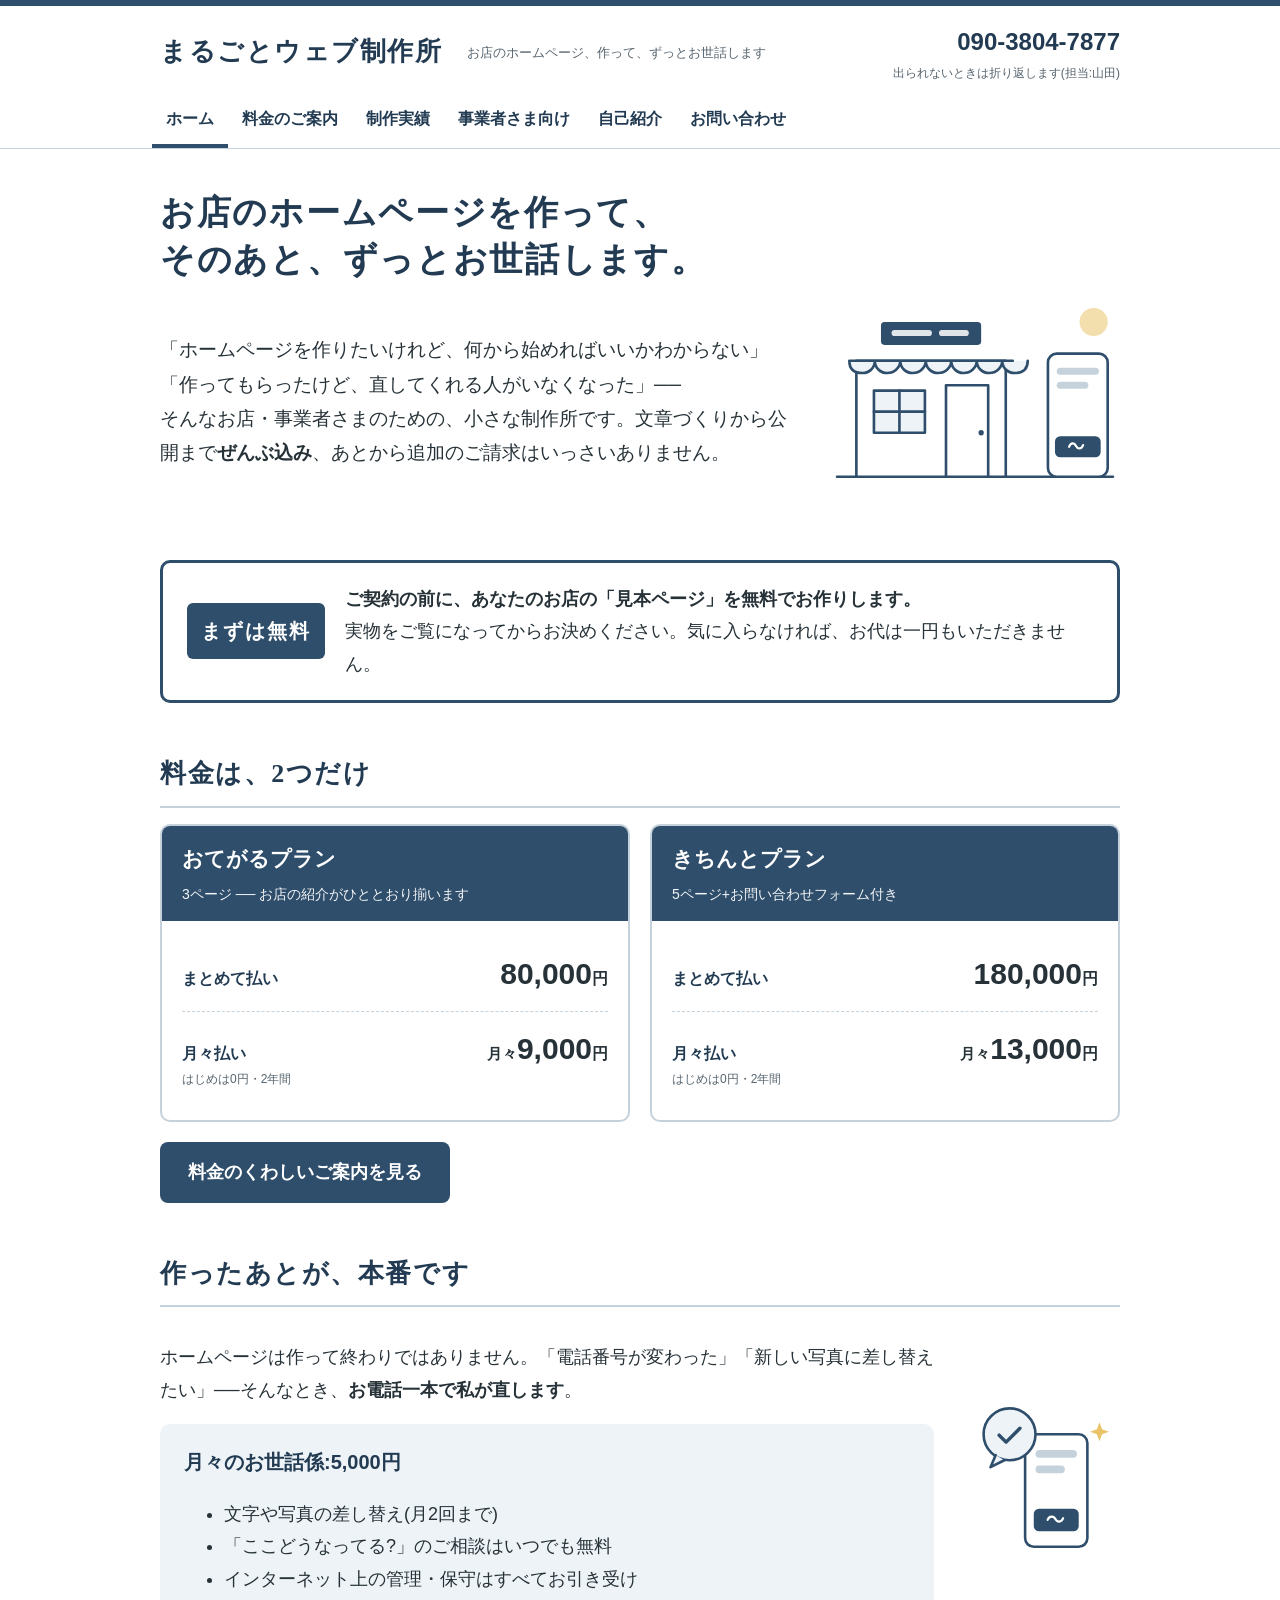
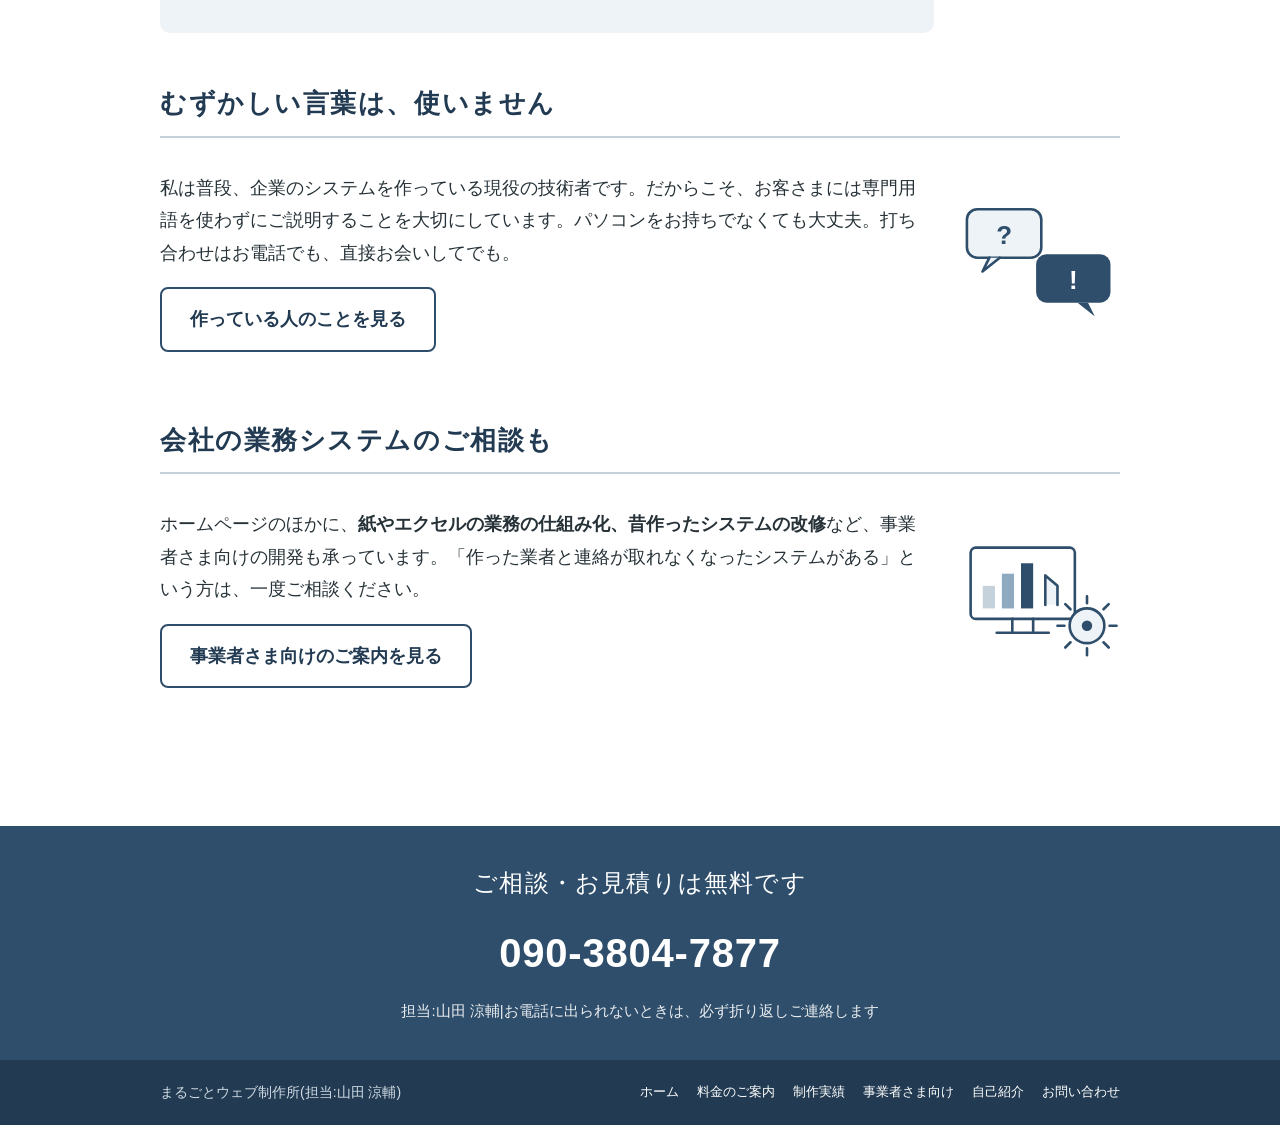
==== index.html @ 8aab81a5 "スマホ表示を改善:下部固定タブナビ+トップの構成見直し - スマホではヘッダーの横並びナビをやめ、下部固定の5タブ(アイコン付き)に変更 - ヘッダーはサイト名+電話番号だけに簡素化(タグライン・注記" ====
<!DOCTYPE html>
<html lang="ja">
<head>
<meta charset="UTF-8">
<meta name="viewport" content="width=device-width, initial-scale=1">
<title>まるごとウェブ制作所|お店のホームページを作って、ずっとお世話します</title>
<meta name="description" content="小さなお店・事業者さまのホームページを、文章づくりから公開までぜんぶ込みで。作ったあとも月々5,000円でずっとお世話します。まずは無料の見本から。">
<link rel="stylesheet" href="assets/style.css">
</head>
<body>

<header class="site-header">
  <div class="header-inner">
    <a class="site-name" href="index.html">まるごとウェブ制作所</a>
    <p class="site-tag">お店のホームページ、作って、ずっとお世話します</p>
    <div class="header-tel">
      <a href="tel:09038047877">090-3804-7877</a>
      <div class="note">出られないときは折り返します(担当:山田)</div>
    </div>
  </div>
  <nav class="site-nav">
    <a href="index.html" aria-current="page">ホーム</a>
    <a href="ryokin.html">料金のご案内</a>
    <a href="jisseki.html">制作実績</a>
    <a href="jigyousha.html">事業者さま向け</a>
    <a href="profile.html">自己紹介</a>
    <a href="contact.html">お問い合わせ</a>
  </nav>
</header>

<main>
  <h1>お店のホームページを作って、<br>そのあと、ずっとお世話します。</h1>
  <div class="split hero-split">
    <div class="split-text">
      <p class="lead">「ホームページを作りたいけれど、何から始めればいいかわからない」<br>
      「作ってもらったけど、直してくれる人がいなくなった」──<br>
      そんなお店・事業者さまのための、小さな制作所です。文章づくりから公開まで<strong>ぜんぶ込み</strong>、あとから追加のご請求はいっさいありません。</p>
    </div>
    <div class="illu">
      <svg width="290" height="220" viewBox="0 0 330 250" fill="none" stroke="#2e4e6b" stroke-width="3" stroke-linecap="round" stroke-linejoin="round" role="img" aria-label="お店とスマートフォンのイラスト">
        <circle cx="300" cy="34" r="16" fill="#e9c46a" stroke="none" opacity=".55"/>
        <line x1="8" y1="210" x2="322" y2="210"/>
        <rect x="30" y="78" width="170" height="132" fill="#ffffff"/>
        <rect x="58" y="34" width="114" height="26" rx="4" fill="#2e4e6b" stroke="none"/>
        <rect x="70" y="43" width="46" height="7" rx="3.5" fill="#ffffff" stroke="none" opacity=".85"/>
        <rect x="124" y="43" width="34" height="7" rx="3.5" fill="#ffffff" stroke="none" opacity=".85"/>
        <path d="M22 78 h186 M22 78 c0 14 12 14 15 14 c8 0 14 -6 14 -14 c0 8 6 14 14 14 c8 0 15 -6 15 -14 c0 8 6 14 14 14 c8 0 15 -6 15 -14 c0 8 6 14 14 14 c8 0 15 -6 15 -14 c0 8 6 14 14 14 c8 0 15 -6 15 -14 c0 8 6 14 14 14 c8 0 15 -6 15 -14 c0 8 6 14 14 14 c3 0 15 0 15 -14" fill="#eef3f7"/>
        <rect x="50" y="112" width="58" height="48" fill="#eef3f7"/>
        <line x1="79" y1="112" x2="79" y2="160"/>
        <line x1="50" y1="136" x2="108" y2="136"/>
        <rect x="132" y="106" width="48" height="104" fill="#ffffff"/>
        <circle cx="172" cy="160" r="3" fill="#2e4e6b" stroke="none"/>
        <rect x="248" y="70" width="68" height="140" rx="10" fill="#ffffff"/>
        <rect x="258" y="86" width="48" height="8" rx="4" fill="#c5d2db" stroke="none"/>
        <rect x="258" y="102" width="36" height="8" rx="4" fill="#c5d2db" stroke="none"/>
        <rect x="256" y="164" width="52" height="24" rx="6" fill="#2e4e6b" stroke="none"/>
        <path d="M272 176 c2 -5 6 -5 8 -1 c2 4 6 4 8 -1" stroke="#ffffff" stroke-width="2.5"/>
      </svg>
    </div>
  </div>

  <div class="section notice">
    <span class="badge">まずは無料</span>
    <p><strong>ご契約の前に、あなたのお店の「見本ページ」を無料でお作りします。</strong><br>
    実物をご覧になってからお決めください。気に入らなければ、お代は一円もいただきません。</p>
  </div>

  <section class="section">
    <h2>料金は、2つだけ</h2>
    <div class="card-grid">
      <div class="card">
        <div class="card-head">
          <h3>おてがるプラン</h3>
          <p>3ページ ── お店の紹介がひととおり揃います</p>
        </div>
        <div class="card-body">
          <div class="price-line">
            <span class="price-label">まとめて払い</span>
            <span class="price">80,000<small>円</small></span>
          </div>
          <div class="price-line">
            <span class="price-label">月々払い<small>はじめは0円・2年間</small></span>
            <span class="price"><span class="per">月々</span>9,000<small>円</small></span>
          </div>
        </div>
      </div>
      <div class="card">
        <div class="card-head">
          <h3>きちんとプラン</h3>
          <p>5ページ+お問い合わせフォーム付き</p>
        </div>
        <div class="card-body">
          <div class="price-line">
            <span class="price-label">まとめて払い</span>
            <span class="price">180,000<small>円</small></span>
          </div>
          <div class="price-line">
            <span class="price-label">月々払い<small>はじめは0円・2年間</small></span>
            <span class="price"><span class="per">月々</span>13,000<small>円</small></span>
          </div>
        </div>
      </div>
    </div>
    <p style="margin-top:20px"><a class="btn" href="ryokin.html">料金のくわしいご案内を見る</a></p>
  </section>

  <section class="section">
    <h2>作ったあとが、本番です</h2>
    <div class="split">
      <div class="split-text">
        <p>ホームページは作って終わりではありません。「電話番号が変わった」「新しい写真に差し替えたい」──そんなとき、<strong>お電話一本で私が直します</strong>。</p>
        <div class="panel">
          <h3>月々のお世話係:5,000円</h3>
          <ul>
            <li>文字や写真の差し替え(月2回まで)</li>
            <li>「ここどうなってる?」のご相談はいつでも無料</li>
            <li>インターネット上の管理・保守はすべてお引き受け</li>
          </ul>
        </div>
      </div>
      <div class="illu">
        <svg width="150" height="160" viewBox="0 0 170 185" fill="none" stroke="#2e4e6b" stroke-width="3" stroke-linecap="round" stroke-linejoin="round" role="img" aria-label="電話一本で直しますのイラスト">
          <rect x="62" y="42" width="72" height="130" rx="10" fill="#ffffff"/>
          <rect x="74" y="60" width="48" height="9" rx="4.5" fill="#c5d2db" stroke="none"/>
          <rect x="74" y="78" width="34" height="9" rx="4.5" fill="#c5d2db" stroke="none"/>
          <rect x="72" y="128" width="52" height="26" rx="6" fill="#2e4e6b" stroke="none"/>
          <path d="M88 141 c2 -5 7 -5 9 -1 c2 4 7 4 9 -1" stroke="#ffffff" stroke-width="2.5"/>
          <circle cx="44" cy="42" r="30" fill="#eef3f7"/>
          <path d="M28 66 l-6 14 l16 -8" fill="#eef3f7"/>
          <path d="M32 43 l8 8 l16 -16" stroke-width="4"/>
          <path d="M148 28 l3 8 l8 3 l-8 3 l-3 8 l-3 -8 l-8 -3 l8 -3 z" fill="#e9c46a" stroke="none"/>
        </svg>
      </div>
    </div>
  </section>

  <section class="section">
    <h2>むずかしい言葉は、使いません</h2>
    <div class="split">
      <div class="split-text">
        <p>私は普段、企業のシステムを作っている現役の技術者です。だからこそ、お客さまには専門用語を使わずにご説明することを大切にしています。パソコンをお持ちでなくても大丈夫。打ち合わせはお電話でも、直接お会いしてでも。</p>
        <p><a class="btn ghost" href="profile.html">作っている人のことを見る</a></p>
      </div>
      <div class="illu">
        <svg width="160" height="130" viewBox="0 0 185 150" fill="none" stroke="#2e4e6b" stroke-width="3" stroke-linecap="round" stroke-linejoin="round" role="img" aria-label="会話のイラスト">
          <rect x="8" y="14" width="86" height="56" rx="12" fill="#eef3f7"/>
          <path d="M34 70 l-8 16 l20 -16" fill="#eef3f7"/>
          <text x="51" y="54" font-size="30" font-weight="bold" fill="#2e4e6b" stroke="none" text-anchor="middle" font-family="sans-serif">?</text>
          <rect x="88" y="66" width="86" height="56" rx="12" fill="#2e4e6b" stroke="none"/>
          <path d="M148 122 l8 16 l-20 -16" fill="#2e4e6b" stroke="none"/>
          <text x="131" y="106" font-size="30" font-weight="bold" fill="#ffffff" stroke="none" text-anchor="middle" font-family="sans-serif">!</text>
        </svg>
      </div>
    </div>
  </section>

  <section class="section">
    <h2>会社の業務システムのご相談も</h2>
    <div class="split">
      <div class="split-text">
        <p>ホームページのほかに、<strong>紙やエクセルの業務の仕組み化、昔作ったシステムの改修</strong>など、事業者さま向けの開発も承っています。「作った業者と連絡が取れなくなったシステムがある」という方は、一度ご相談ください。</p>
        <p><a class="btn ghost" href="jigyousha.html">事業者さま向けのご案内を見る</a></p>
      </div>
      <div class="illu">
        <svg width="165" height="140" viewBox="0 0 190 160" fill="none" stroke="#2e4e6b" stroke-width="3" stroke-linecap="round" stroke-linejoin="round" role="img" aria-label="業務システムのイラスト">
          <rect x="18" y="22" width="120" height="82" rx="6" fill="#ffffff"/>
          <rect x="32" y="66" width="14" height="26" fill="#c5d2db" stroke="none"/>
          <rect x="54" y="52" width="14" height="40" fill="#8fa9c0" stroke="none"/>
          <rect x="76" y="40" width="14" height="52" fill="#2e4e6b" stroke="none"/>
          <path d="M104 88 l0 -34 l14 12 l0 22" fill="#eef3f7"/>
          <line x1="66" y1="104" x2="66" y2="118"/>
          <line x1="90" y1="104" x2="90" y2="118"/>
          <line x1="48" y1="120" x2="108" y2="120"/>
          <circle cx="152" cy="112" r="20" fill="#eef3f7"/>
          <circle cx="152" cy="112" r="6" fill="#2e4e6b" stroke="none"/>
          <path d="M152 86 v-8 M152 138 v8 M126 112 h-8 M178 112 h8 M133 93 l-6 -6 M171 131 l6 6 M171 93 l6 -6 M133 131 l-6 6"/>
        </svg>
      </div>
    </div>
  </section>
</main>

<div class="cta-band">
  <div class="cta-inner">
    <p class="lead-line">ご相談・お見積りは無料です</p>
    <a class="cta-tel" href="tel:09038047877">090-3804-7877</a>
    <p class="sub">担当:山田 涼輔|お電話に出られないときは、必ず折り返しご連絡します</p>
  </div>
</div>

<footer class="site-footer">
  <div class="footer-inner">
    <span>まるごとウェブ制作所(担当:山田 涼輔)</span>
    <nav class="footer-nav">
      <a href="index.html">ホーム</a>
      <a href="ryokin.html">料金のご案内</a>
      <a href="jisseki.html">制作実績</a>
      <a href="jigyousha.html">事業者さま向け</a>
      <a href="profile.html">自己紹介</a>
      <a href="contact.html">お問い合わせ</a>
    </nav>
  </div>
</footer>

<nav class="bottom-nav" aria-label="メインメニュー">
  <a href="index.html" aria-current="page">
    <svg viewBox="0 0 24 24" fill="none" stroke="currentColor" stroke-width="2" stroke-linecap="round" stroke-linejoin="round" aria-hidden="true"><path d="M4 11.5 L12 4.5 l8 7"/><path d="M6.5 10 v10 h11 v-10"/></svg>
    <span>ホーム</span>
  </a>
  <a href="ryokin.html">
    <svg viewBox="0 0 24 24" fill="none" stroke="currentColor" stroke-width="2" stroke-linecap="round" stroke-linejoin="round" aria-hidden="true"><rect x="2.5" y="6.5" width="19" height="11" rx="2"/><circle cx="12" cy="12" r="3"/></svg>
    <span>料金</span>
  </a>
  <a href="jisseki.html">
    <svg viewBox="0 0 24 24" fill="none" stroke="currentColor" stroke-width="2" stroke-linecap="round" stroke-linejoin="round" aria-hidden="true"><rect x="3.5" y="5" width="17" height="14" rx="2"/><circle cx="9" cy="10" r="1.7"/><path d="M4.5 17 l4.5 -4 l3.5 3 l3 -2.5 l4 3.5"/></svg>
    <span>実績</span>
  </a>
  <a href="profile.html">
    <svg viewBox="0 0 24 24" fill="none" stroke="currentColor" stroke-width="2" stroke-linecap="round" stroke-linejoin="round" aria-hidden="true"><circle cx="12" cy="8" r="3.6"/><path d="M5 20 c.5 -4 3.3 -6 7 -6 s6.5 2 7 6"/></svg>
    <span>自己紹介</span>
  </a>
  <a href="contact.html">
    <svg viewBox="0 0 24 24" fill="none" stroke="currentColor" stroke-width="2" stroke-linecap="round" stroke-linejoin="round" aria-hidden="true"><path d="M7.3 3.5 h3.2 l1.5 4 -2.2 1.7 a12 12 0 0 0 5 5 l1.7 -2.2 4 1.5 v3.2 a1.8 1.8 0 0 1 -1.8 1.8 A16.2 16.2 0 0 1 5.5 5.3 a1.8 1.8 0 0 1 1.8 -1.8 z"/></svg>
    <span>相談する</span>
  </a>
</nav>

</body>
</html>
---- assets/style.css ----
/* まるごとウェブ制作所 共通スタイル
   トーン:チラシと同じ「藍色×白・大きい文字・誠実」 */

:root {
  --ink: #263238;
  --indigo: #2e4e6b;
  --indigo-deep: #223b52;
  --panel: #eef3f7;
  --line: #c5d2db;
  --paper: #ffffff;
  --muted: #56646e;
  --serif: "BIZ UDPMincho", "Yu Mincho", "Hiragino Mincho ProN", serif;
  --sans: "BIZ UDPGothic", "Yu Gothic", "Hiragino Kaku Gothic ProN", Meiryo, sans-serif;
}

* { box-sizing: border-box; }
html { scroll-behavior: smooth; }
body {
  margin: 0;
  font-family: var(--sans);
  font-size: 18px;
  line-height: 1.8;
  color: var(--ink);
  background: var(--paper);
  overflow-x: hidden;
}
img, svg { max-width: 100%; height: auto; }
a { color: var(--indigo); }

/* ---------- ヘッダー ---------- */
.site-header {
  border-top: 6px solid var(--indigo);
  border-bottom: 1px solid var(--line);
  background: var(--paper);
}
.header-inner {
  max-width: 1000px; margin: 0 auto; padding: 14px 20px 10px;
  display: flex; flex-wrap: wrap; align-items: center; gap: 8px 24px;
}
.site-name {
  font-family: var(--serif);
  font-size: 26px; font-weight: 700; letter-spacing: .06em;
  color: var(--indigo-deep); text-decoration: none;
}
.site-tag { font-size: 13px; color: var(--muted); margin: 0; }
.header-tel {
  margin-left: auto; text-align: right;
}
.header-tel a {
  display: inline-block;
  font-size: 24px; font-weight: 700; text-decoration: none;
  color: var(--indigo-deep); font-variant-numeric: tabular-nums;
}
.header-tel .note { font-size: 12px; color: var(--muted); }

.site-nav {
  max-width: 1000px; margin: 0 auto; padding: 0 12px;
  display: flex; flex-wrap: wrap;
}
.site-nav a {
  display: block; padding: 10px 14px;
  font-size: 16px; font-weight: 700; text-decoration: none;
  color: var(--indigo-deep);
  border-bottom: 4px solid transparent;
}
.site-nav a:hover { background: var(--panel); }
.site-nav a[aria-current="page"] { border-bottom-color: var(--indigo); }

/* ---------- 共通レイアウト ---------- */
main { max-width: 1000px; margin: 0 auto; padding: 12px 20px 56px; }
.section { margin-top: 48px; }
h1 {
  font-family: var(--serif);
  font-size: 34px; letter-spacing: .05em; color: var(--indigo-deep);
  line-height: 1.4; margin: 28px 0 8px; text-wrap: balance;
}
h2 {
  font-family: var(--serif);
  font-size: 26px; letter-spacing: .06em; color: var(--indigo-deep);
  margin: 0 0 16px; padding-bottom: 8px;
  border-bottom: 2px solid var(--line);
}
h3 { font-size: 20px; color: var(--indigo-deep); margin: 0 0 8px; }
.lead { font-size: 19px; }
.muted { color: var(--muted); font-size: 15px; }

/* ---------- 部品 ---------- */
.btn {
  display: inline-block;
  background: var(--indigo); color: #fff;
  font-size: 18px; font-weight: 700; text-decoration: none;
  padding: 14px 28px; border-radius: 8px;
}
.btn:hover { background: var(--indigo-deep); }
.btn.ghost {
  background: #fff; color: var(--indigo-deep);
  border: 2px solid var(--indigo);
}

.notice {
  border: 3px solid var(--indigo); border-radius: 10px;
  padding: 20px 24px;
  display: flex; align-items: center; gap: 20px; flex-wrap: wrap;
}
.notice .badge {
  font-family: var(--serif);
  background: var(--indigo); color: #fff;
  font-size: 20px; font-weight: 700; letter-spacing: .1em;
  padding: 10px 14px; border-radius: 6px; white-space: nowrap;
}
.notice p { margin: 0; flex: 1; min-width: 240px; }

.card-grid { display: grid; grid-template-columns: repeat(auto-fit, minmax(280px, 1fr)); gap: 20px; }
.card {
  border: 2px solid var(--line); border-radius: 10px;
  overflow: hidden; background: #fff;
  display: flex; flex-direction: column;
}
.card-head { background: var(--indigo); color: #fff; padding: 14px 20px; }
.card-head h3 { color: #fff; margin: 0; font-size: 21px; }
.card-head p { margin: 4px 0 0; font-size: 14px; opacity: .95; }
.card-body { padding: 16px 20px 20px; flex: 1; }
.card-body ul { margin: 0; padding-left: 22px; }

.price-line {
  display: flex; align-items: baseline; justify-content: space-between; gap: 12px;
  border-bottom: 1px dashed var(--line); padding: 10px 0;
}
.price-line:last-child { border-bottom: none; }
.price-label { font-weight: 700; color: var(--indigo-deep); font-size: 16px; }
.price-label small { display: block; font-weight: 400; color: var(--muted); font-size: 12px; }
.price {
  font-size: 30px; font-weight: 700; white-space: nowrap;
  font-variant-numeric: tabular-nums;
}
.price small { font-size: 16px; }
.price .per { font-size: 15px; }

.panel {
  background: var(--panel); border-radius: 10px;
  padding: 20px 24px;
}

table.simple {
  width: 100%; border-collapse: collapse; font-size: 17px;
}
table.simple th, table.simple td {
  border: 1px solid var(--line); padding: 10px 14px; text-align: left;
  vertical-align: top;
}
table.simple th { background: var(--panel); color: var(--indigo-deep); white-space: nowrap; }
.table-scroll { overflow-x: auto; }

/* FAQ */
.faq details {
  border: 2px solid var(--line); border-radius: 8px;
  padding: 0; margin-bottom: 12px; background: #fff;
}
.faq summary {
  cursor: pointer; font-weight: 700; font-size: 18px;
  padding: 14px 18px; color: var(--indigo-deep);
}
.faq details[open] summary { border-bottom: 1px solid var(--line); }
.faq .answer { padding: 12px 18px 16px; margin: 0; }

/* 実績カード */
.work-thumb { background: var(--panel); display: flex; justify-content: center; padding: 18px 12px 10px; }
.work-note { font-size: 14px; color: var(--muted); }

/* イラスト入りレイアウト */
.split { display: flex; gap: 36px; align-items: center; }
.split .split-text { flex: 1; min-width: 0; }
.split .illu { flex-shrink: 0; }
.illu svg { display: block; }
.illu-center { text-align: center; margin: 0 0 8px; }
.illu-center svg { display: inline-block; }
@media (max-width: 700px) {
  .split { flex-direction: column; gap: 12px; }
  .split .illu { order: 2; }
}

/* ---------- お問い合わせ帯(全ページ共通) ---------- */
.cta-band {
  background: var(--indigo);
  color: #fff;
  margin-top: 64px;
}
.cta-inner {
  max-width: 1000px; margin: 0 auto; padding: 36px 20px;
  text-align: center;
}
.cta-inner .lead-line {
  font-family: var(--serif);
  font-size: 24px; margin: 0 0 12px; letter-spacing: .05em;
}
.cta-tel {
  display: inline-block;
  font-size: 40px; font-weight: 700; color: #fff; text-decoration: none;
  font-variant-numeric: tabular-nums; letter-spacing: .02em;
}
.cta-inner .sub { font-size: 15px; opacity: .9; margin: 8px 0 0; }

/* ---------- フッター ---------- */
.site-footer {
  background: var(--indigo-deep); color: #cfdae4;
  font-size: 14px;
}
.footer-inner {
  max-width: 1000px; margin: 0 auto; padding: 20px;
  display: flex; flex-wrap: wrap; gap: 12px 24px; justify-content: space-between;
}
.site-footer a { color: #fff; }
.footer-nav { display: flex; flex-wrap: wrap; gap: 4px 18px; font-size: 13px; }
.footer-nav a { text-decoration: none; }
.footer-nav a:hover { text-decoration: underline; }

/* ---------- スマホ下部の固定ナビ ---------- */
.bottom-nav { display: none; }

/* ---------- スマホ ---------- */
@media (max-width: 640px) {
  body { font-size: 17px; padding-bottom: 76px; }
  h1 { font-size: 23px; }
  h2 { font-size: 21px; }
  .site-name { font-size: 21px; }
  .price { font-size: 26px; }
  .cta-tel { font-size: 31px; }

  /* ヘッダーを軽くする(タグライン・注記は隠して1行に) */
  .header-inner { padding: 12px 16px 10px; gap: 8px 12px; }
  .site-tag { display: none; }
  .header-tel { margin-left: auto; text-align: right; }
  .header-tel a { font-size: 18px; }
  .header-tel .note { display: none; }
  .site-header { border-bottom: 2px solid var(--line); }

  /* 横並びナビはやめて、下部固定タブに切り替え */
  .site-nav { display: none; }
  .bottom-nav {
    display: grid;
    grid-template-columns: repeat(5, 1fr);
    gap: 4px;
    position: fixed; bottom: 0; left: 0; right: 0; z-index: 100;
    background: #fff;
    border-top: 2px solid var(--line);
    padding: 6px 6px calc(6px + env(safe-area-inset-bottom));
    box-shadow: 0 -2px 10px rgba(34, 59, 82, .10);
  }
  .bottom-nav a {
    display: flex; flex-direction: column; align-items: center; gap: 2px;
    font-size: 11px; font-weight: 700; text-decoration: none;
    color: var(--indigo-deep);
    padding: 5px 2px 3px; border-radius: 10px;
    line-height: 1.2;
  }
  .bottom-nav a svg { width: 24px; height: 24px; }
  .bottom-nav a[aria-current="page"] {
    background: var(--indigo);
    color: #fff;
  }

  /* トップ:見出しの直後にイラストを出して文字の壁を崩す */
  .hero-split { gap: 8px; }
  .hero-split .illu { order: -1; margin: 4px auto 0; }
  .hero-split .illu svg { width: 250px; height: auto; }
}
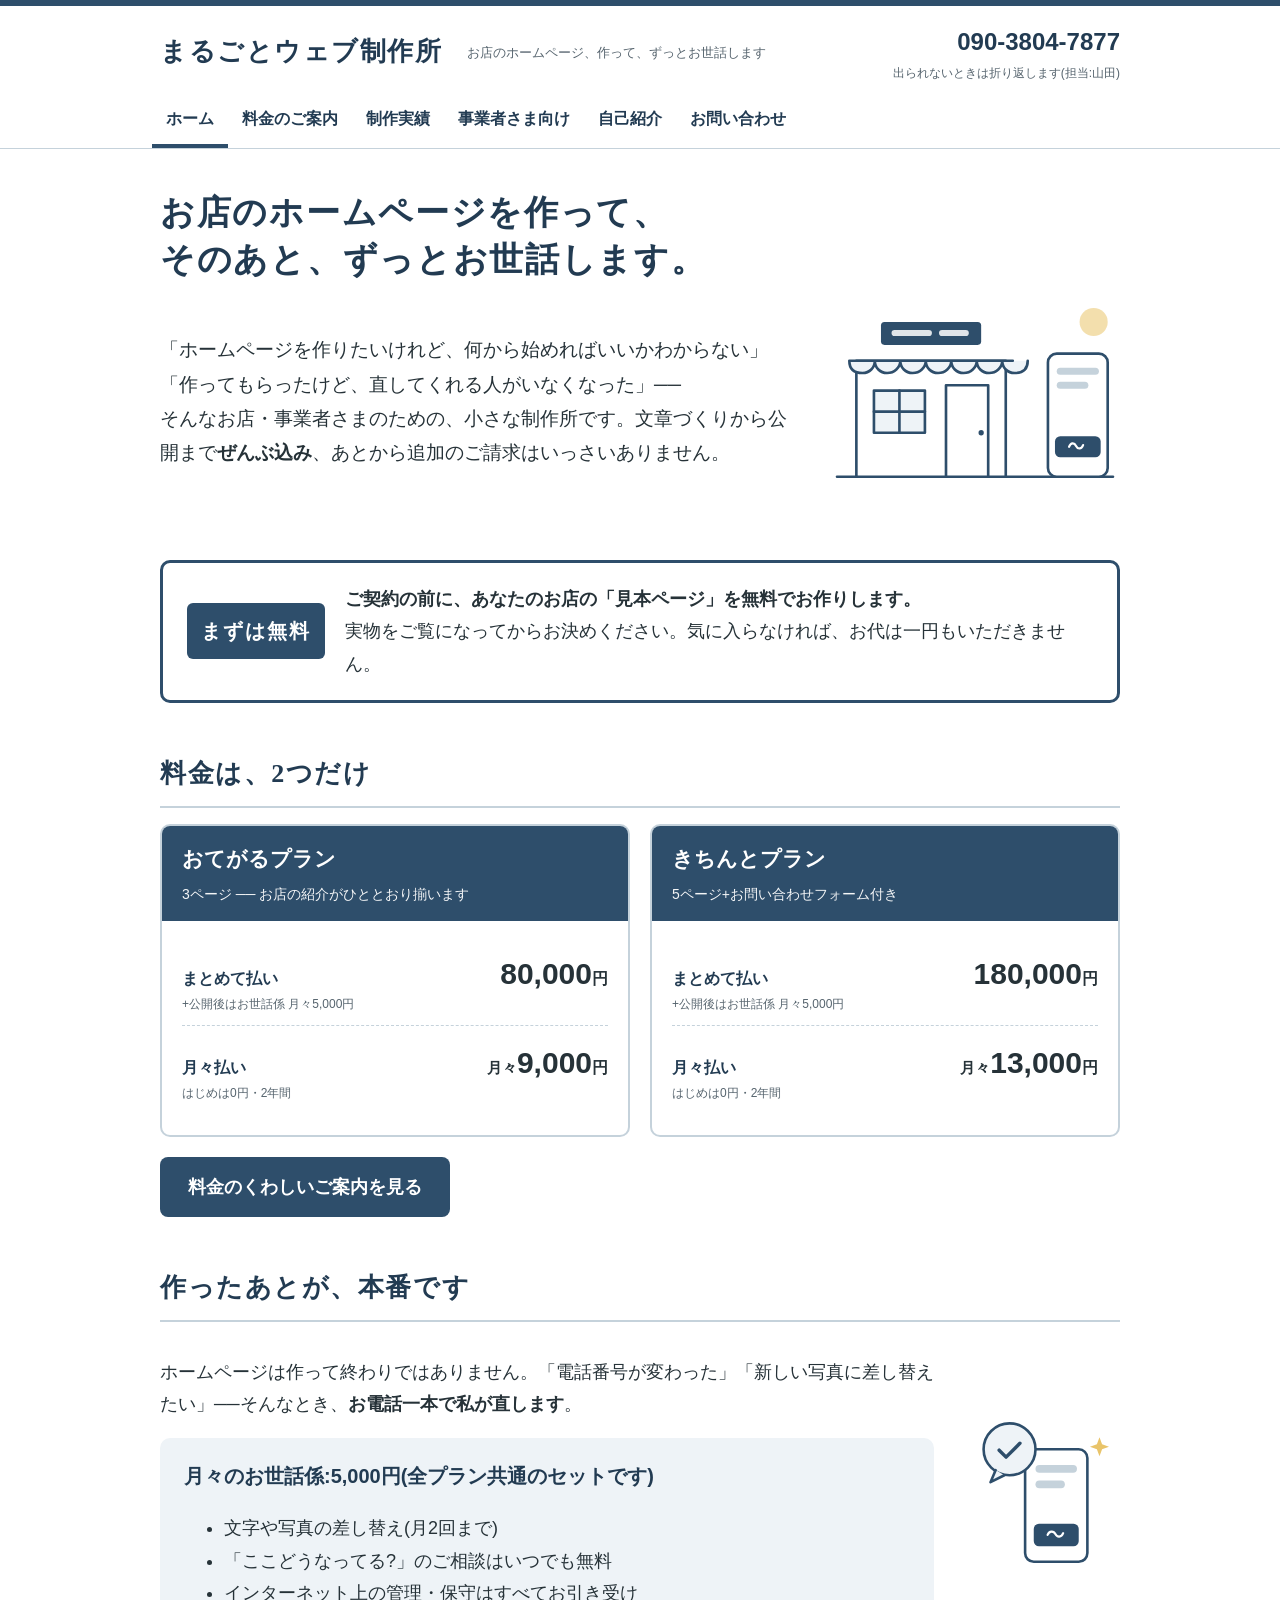
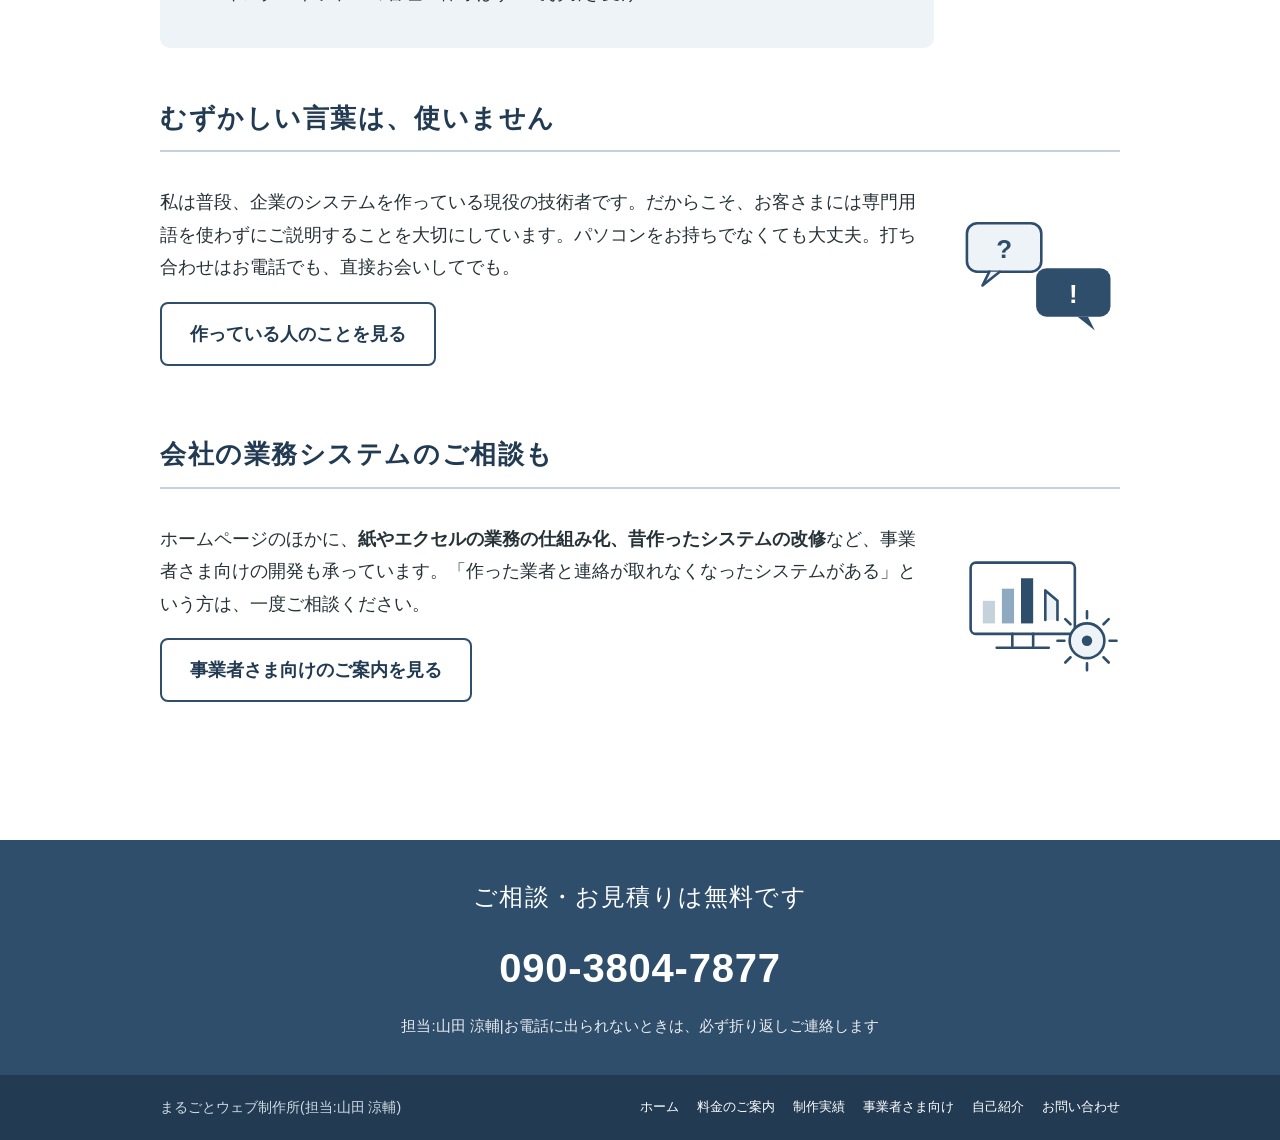
==== commit 64c5f383: "お世話係(月5,000円)が全プラン必須のセットであることを明記 - 料金カードの「まとめて払い」に「+公開後はお世話係 月々5,000円」を追記(トップ・料金ページ) - お世話係の見出しに「全プラ" ====
--- a/index.html
+++ b/index.html
@@ -75,7 +75,7 @@
         </div>
         <div class="card-body">
           <div class="price-line">
-            <span class="price-label">まとめて払い</span>
+            <span class="price-label">まとめて払い<small>+公開後はお世話係 月々5,000円</small></span>
             <span class="price">80,000<small>円</small></span>
           </div>
           <div class="price-line">
@@ -91,7 +91,7 @@
         </div>
         <div class="card-body">
           <div class="price-line">
-            <span class="price-label">まとめて払い</span>
+            <span class="price-label">まとめて払い<small>+公開後はお世話係 月々5,000円</small></span>
             <span class="price">180,000<small>円</small></span>
           </div>
           <div class="price-line">
@@ -110,7 +110,7 @@
       <div class="split-text">
         <p>ホームページは作って終わりではありません。「電話番号が変わった」「新しい写真に差し替えたい」──そんなとき、<strong>お電話一本で私が直します</strong>。</p>
         <div class="panel">
-          <h3>月々のお世話係:5,000円</h3>
+          <h3>月々のお世話係:5,000円(全プラン共通のセットです)</h3>
           <ul>
             <li>文字や写真の差し替え(月2回まで)</li>
             <li>「ここどうなってる?」のご相談はいつでも無料</li>
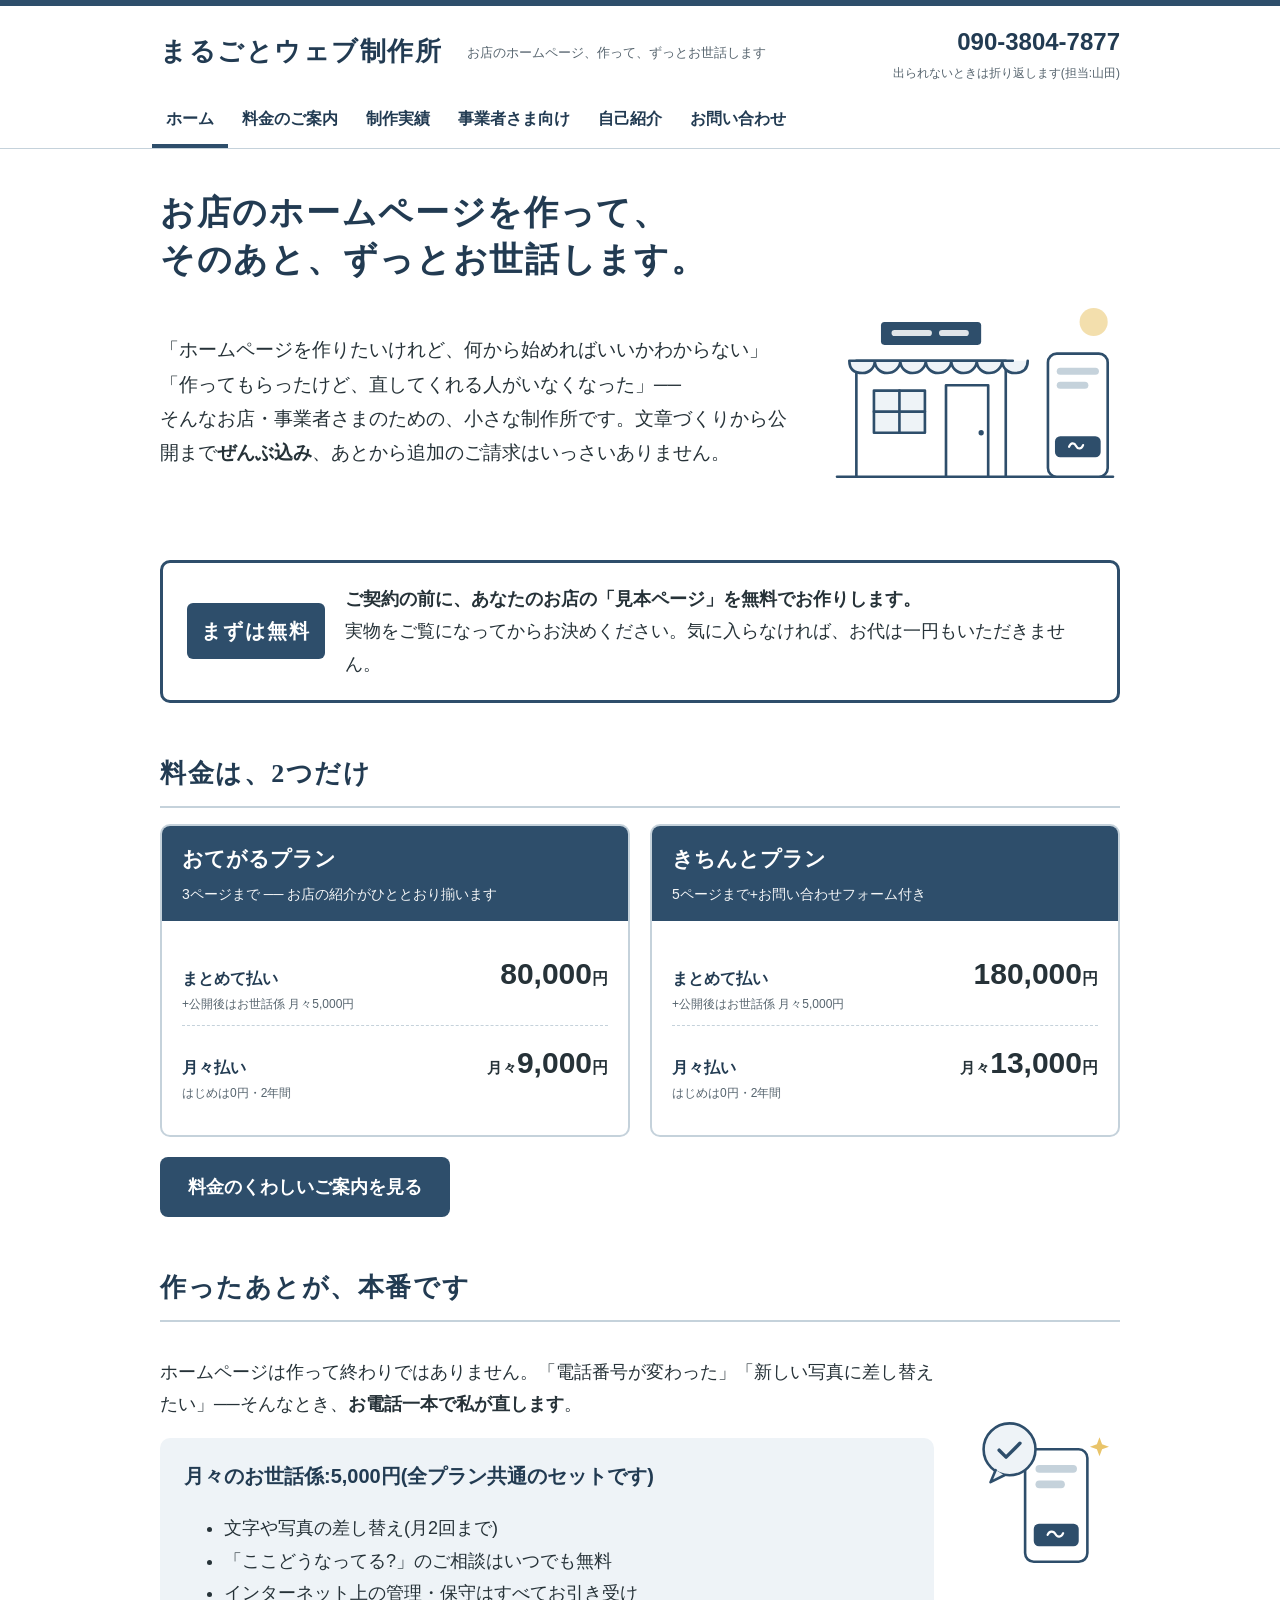
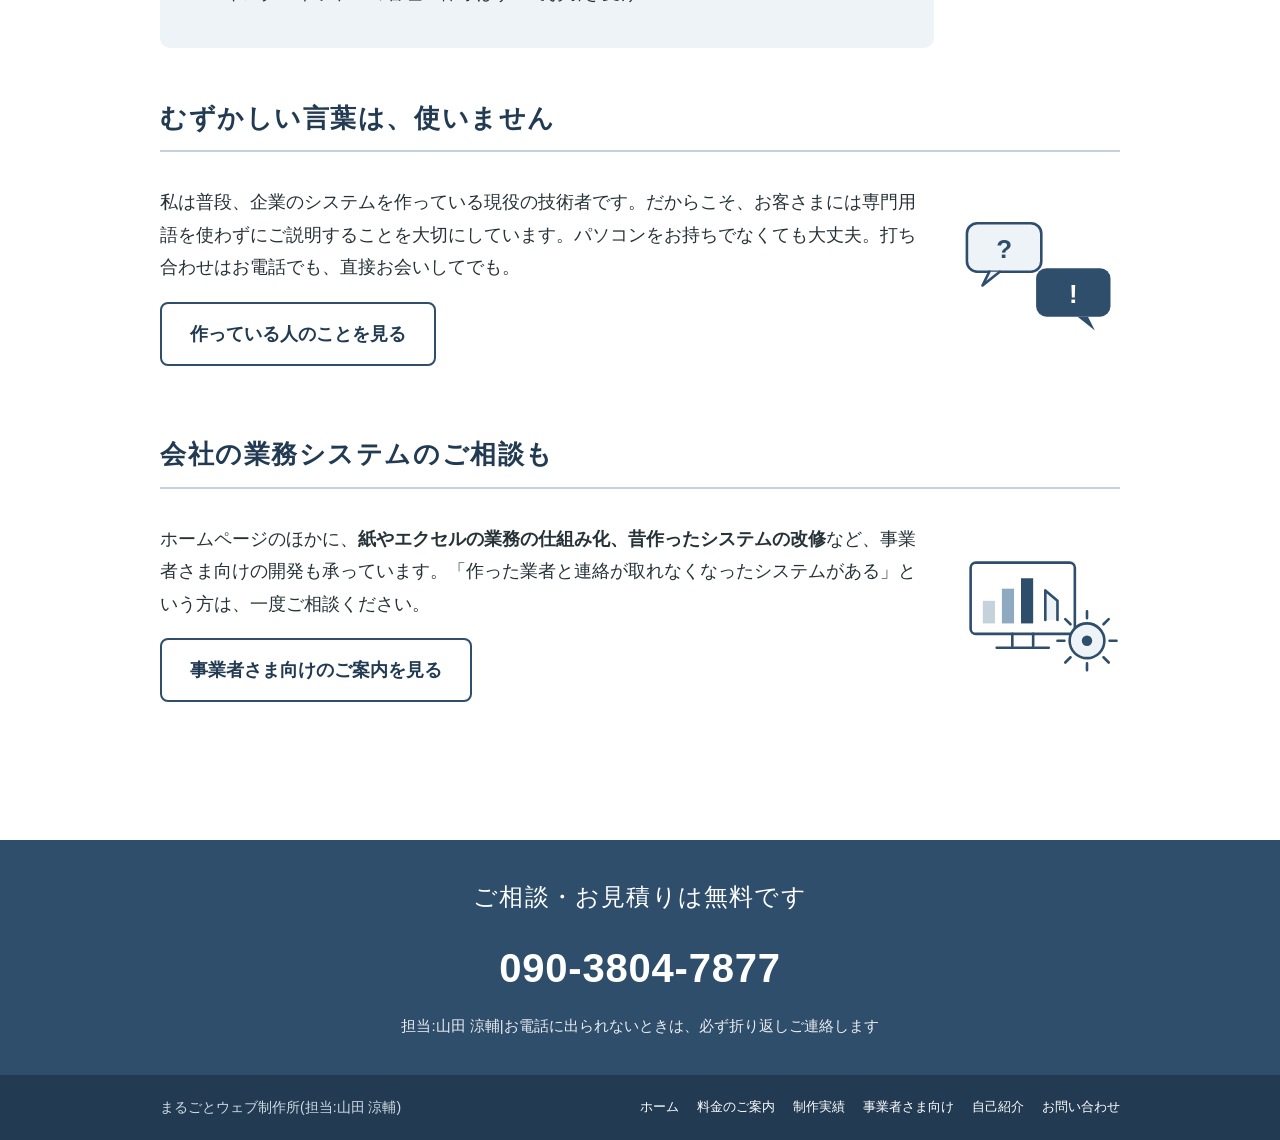
==== commit 5932728c: "プランのページ数を「まで」表記に変更し、数え方のFAQを追加 - おてがる「3ページまで」、きちんと「5ページまで+フォーム」に統一 - フォームが入る場合はページ数にかかわらずきちんとプランである旨" ====
--- a/index.html
+++ b/index.html
@@ -71,7 +71,7 @@
       <div class="card">
         <div class="card-head">
           <h3>おてがるプラン</h3>
-          <p>3ページ ── お店の紹介がひととおり揃います</p>
+          <p>3ページまで ── お店の紹介がひととおり揃います</p>
         </div>
         <div class="card-body">
           <div class="price-line">
@@ -87,7 +87,7 @@
       <div class="card">
         <div class="card-head">
           <h3>きちんとプラン</h3>
-          <p>5ページ+お問い合わせフォーム付き</p>
+          <p>5ページまで+お問い合わせフォーム付き</p>
         </div>
         <div class="card-body">
           <div class="price-line">
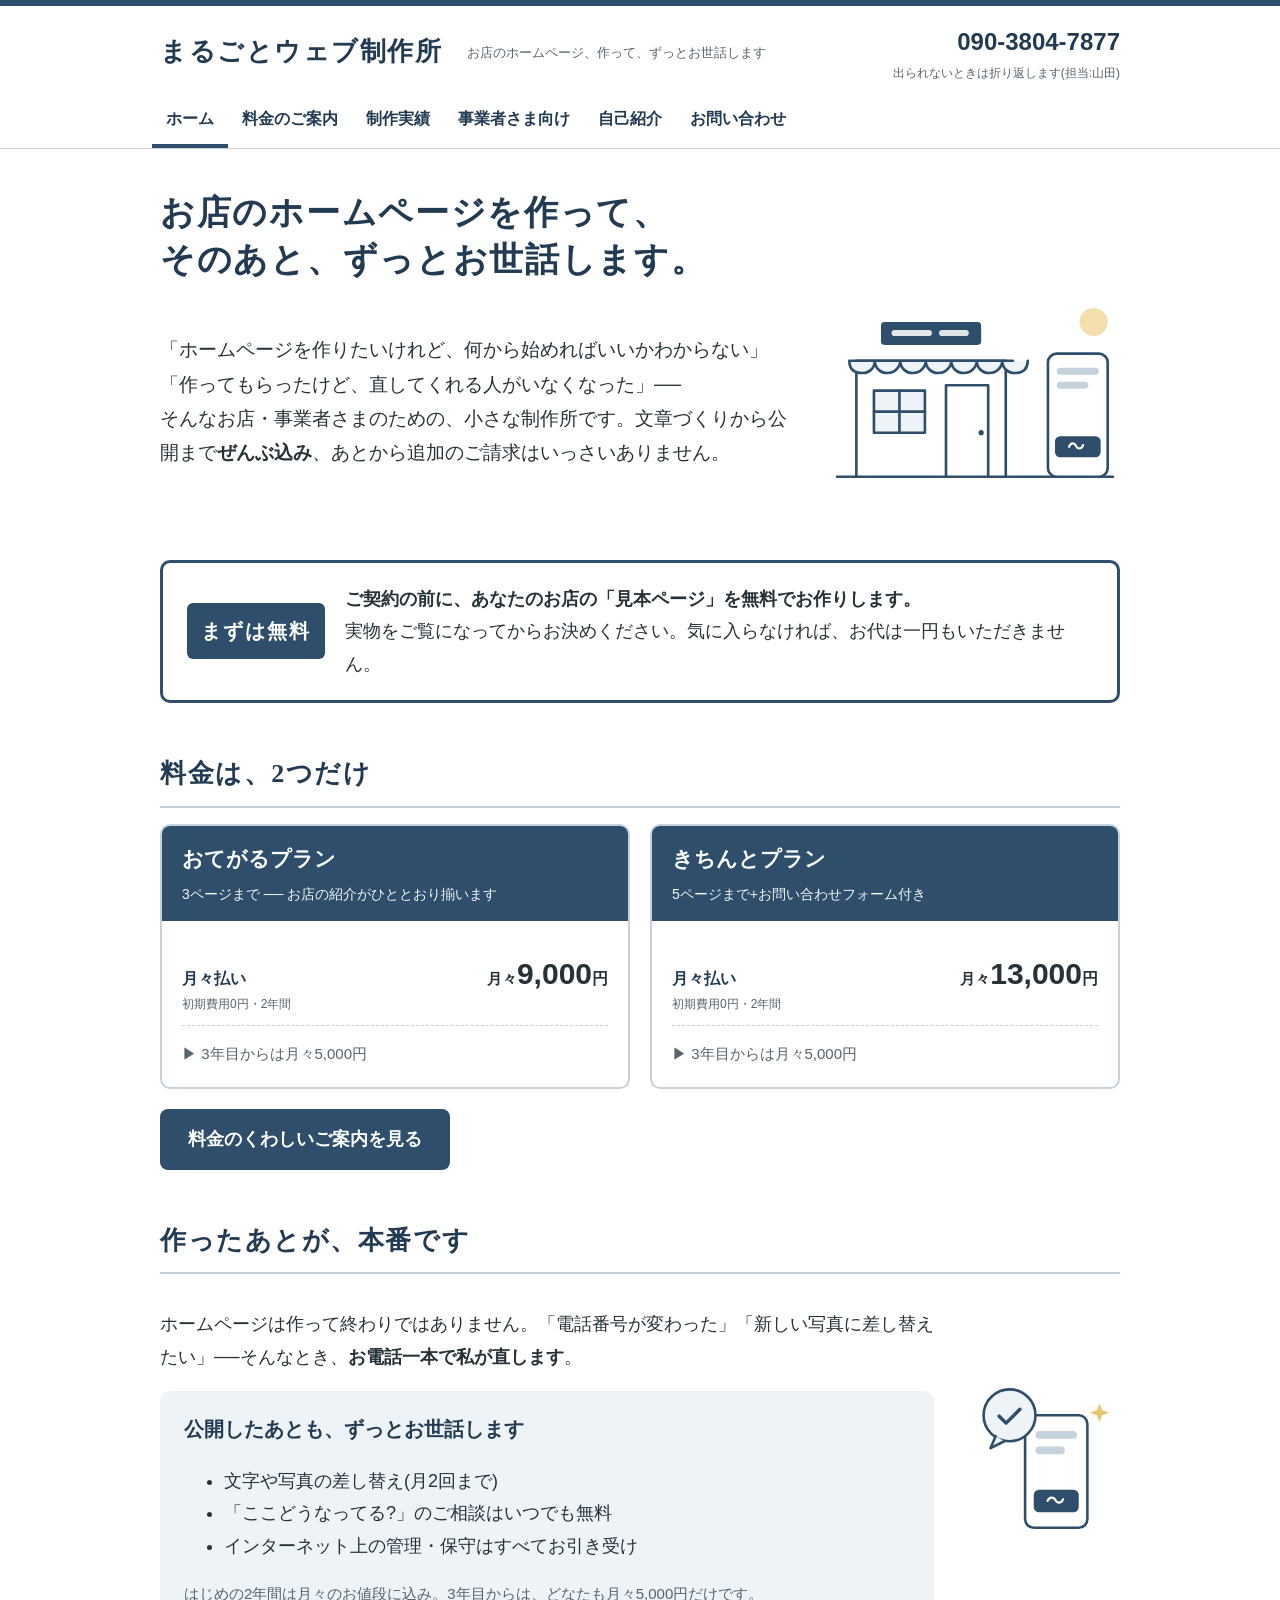
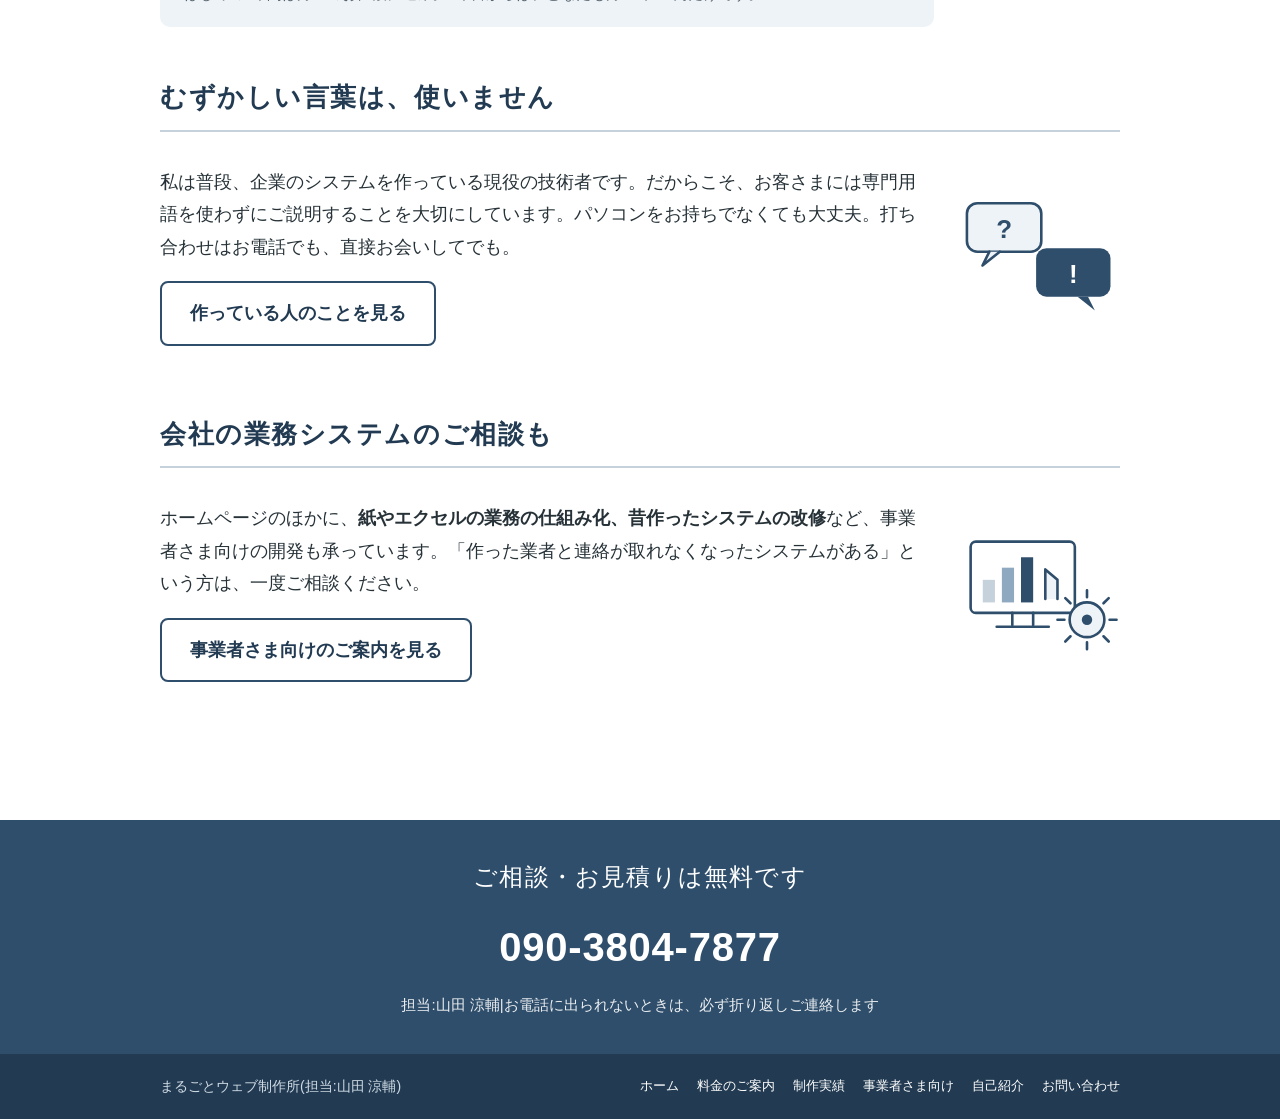
==== commit 8c90cd47: "料金を月々払い一本に統一(まとめて払いは非公開の裏メニュー化) - プランカードを月々1つの数字に(おてがる月9,000円/きちんと月13,000円・初期0円) - 各カードに「3年目からは月々5,0" ====
--- a/index.html
+++ b/index.html
@@ -75,13 +75,10 @@
         </div>
         <div class="card-body">
           <div class="price-line">
-            <span class="price-label">まとめて払い<small>+公開後はお世話係 月々5,000円</small></span>
-            <span class="price">80,000<small>円</small></span>
-          </div>
-          <div class="price-line">
-            <span class="price-label">月々払い<small>はじめは0円・2年間</small></span>
+            <span class="price-label">月々払い<small>初期費用0円・2年間</small></span>
             <span class="price"><span class="per">月々</span>9,000<small>円</small></span>
           </div>
+          <p class="muted" style="margin:14px 0 0">▶ 3年目からは月々5,000円</p>
         </div>
       </div>
       <div class="card">
@@ -91,13 +88,10 @@
         </div>
         <div class="card-body">
           <div class="price-line">
-            <span class="price-label">まとめて払い<small>+公開後はお世話係 月々5,000円</small></span>
-            <span class="price">180,000<small>円</small></span>
-          </div>
-          <div class="price-line">
-            <span class="price-label">月々払い<small>はじめは0円・2年間</small></span>
+            <span class="price-label">月々払い<small>初期費用0円・2年間</small></span>
             <span class="price"><span class="per">月々</span>13,000<small>円</small></span>
           </div>
+          <p class="muted" style="margin:14px 0 0">▶ 3年目からは月々5,000円</p>
         </div>
       </div>
     </div>
@@ -110,12 +104,13 @@
       <div class="split-text">
         <p>ホームページは作って終わりではありません。「電話番号が変わった」「新しい写真に差し替えたい」──そんなとき、<strong>お電話一本で私が直します</strong>。</p>
         <div class="panel">
-          <h3>月々のお世話係:5,000円(全プラン共通のセットです)</h3>
+          <h3>公開したあとも、ずっとお世話します</h3>
           <ul>
             <li>文字や写真の差し替え(月2回まで)</li>
             <li>「ここどうなってる?」のご相談はいつでも無料</li>
             <li>インターネット上の管理・保守はすべてお引き受け</li>
           </ul>
+          <p class="muted" style="margin:12px 0 0">はじめの2年間は月々のお値段に込み。3年目からは、どなたも月々5,000円だけです。</p>
         </div>
       </div>
       <div class="illu">
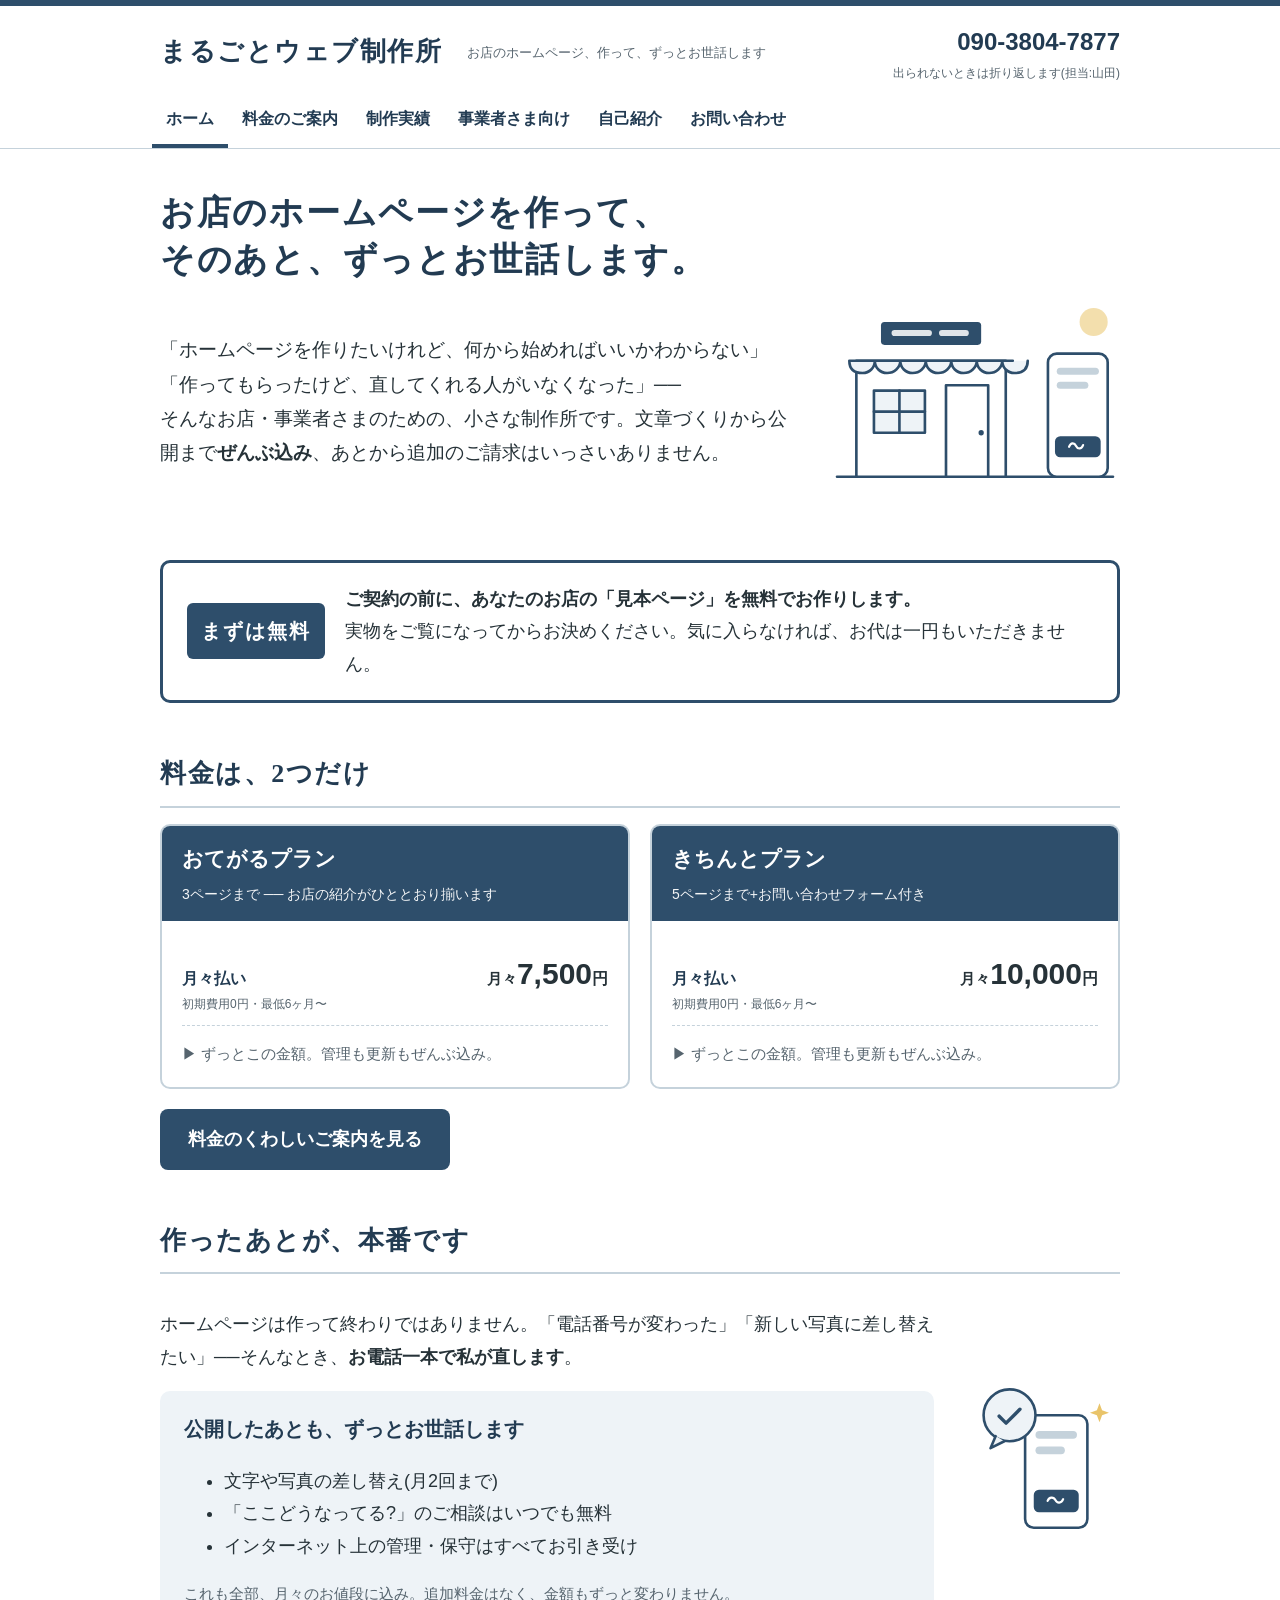
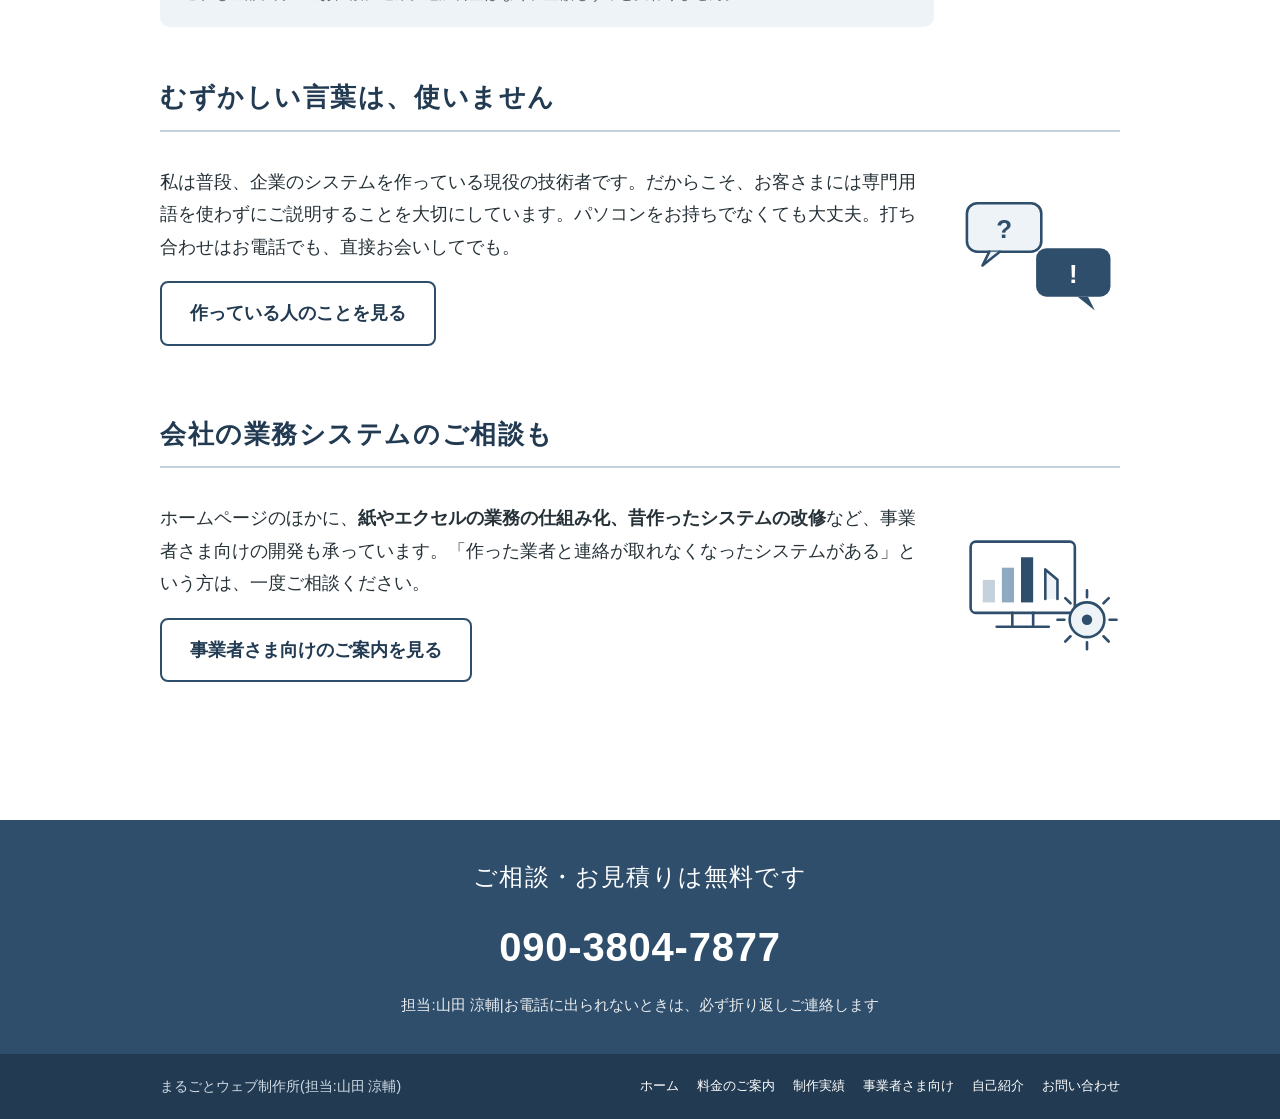
==== commit b06c2cb6: "料金を「ずっと定額・最低6ヶ月」モデルに変更(月ごと課金が基本) - おてがる月々7,500円/きちんと月々10,000円、初期0円・最低6ヶ月・以降いつでも解約可 - 「3年目から5,000円に下が" ====
--- a/index.html
+++ b/index.html
@@ -4,7 +4,7 @@
 <meta charset="UTF-8">
 <meta name="viewport" content="width=device-width, initial-scale=1">
 <title>まるごとウェブ制作所|お店のホームページを作って、ずっとお世話します</title>
-<meta name="description" content="小さなお店・事業者さまのホームページを、文章づくりから公開までぜんぶ込みで。作ったあとも月々5,000円でずっとお世話します。まずは無料の見本から。">
+<meta name="description" content="小さなお店・事業者さまのホームページを、文章づくりから公開までぜんぶ込みで。初期費用0円・月々7,500円から、管理も更新もずっとお任せ。まずは無料の見本から。">
 <link rel="stylesheet" href="assets/style.css">
 </head>
 <body>
@@ -75,10 +75,10 @@
         </div>
         <div class="card-body">
           <div class="price-line">
-            <span class="price-label">月々払い<small>初期費用0円・2年間</small></span>
-            <span class="price"><span class="per">月々</span>9,000<small>円</small></span>
+            <span class="price-label">月々払い<small>初期費用0円・最低6ヶ月〜</small></span>
+            <span class="price"><span class="per">月々</span>7,500<small>円</small></span>
           </div>
-          <p class="muted" style="margin:14px 0 0">▶ 3年目からは月々5,000円</p>
+          <p class="muted" style="margin:14px 0 0">▶ ずっとこの金額。管理も更新もぜんぶ込み。</p>
         </div>
       </div>
       <div class="card">
@@ -88,10 +88,10 @@
         </div>
         <div class="card-body">
           <div class="price-line">
-            <span class="price-label">月々払い<small>初期費用0円・2年間</small></span>
-            <span class="price"><span class="per">月々</span>13,000<small>円</small></span>
+            <span class="price-label">月々払い<small>初期費用0円・最低6ヶ月〜</small></span>
+            <span class="price"><span class="per">月々</span>10,000<small>円</small></span>
           </div>
-          <p class="muted" style="margin:14px 0 0">▶ 3年目からは月々5,000円</p>
+          <p class="muted" style="margin:14px 0 0">▶ ずっとこの金額。管理も更新もぜんぶ込み。</p>
         </div>
       </div>
     </div>
@@ -110,7 +110,7 @@
             <li>「ここどうなってる?」のご相談はいつでも無料</li>
             <li>インターネット上の管理・保守はすべてお引き受け</li>
           </ul>
-          <p class="muted" style="margin:12px 0 0">はじめの2年間は月々のお値段に込み。3年目からは、どなたも月々5,000円だけです。</p>
+          <p class="muted" style="margin:12px 0 0">これも全部、月々のお値段に込み。追加料金はなく、金額もずっと変わりません。</p>
         </div>
       </div>
       <div class="illu">
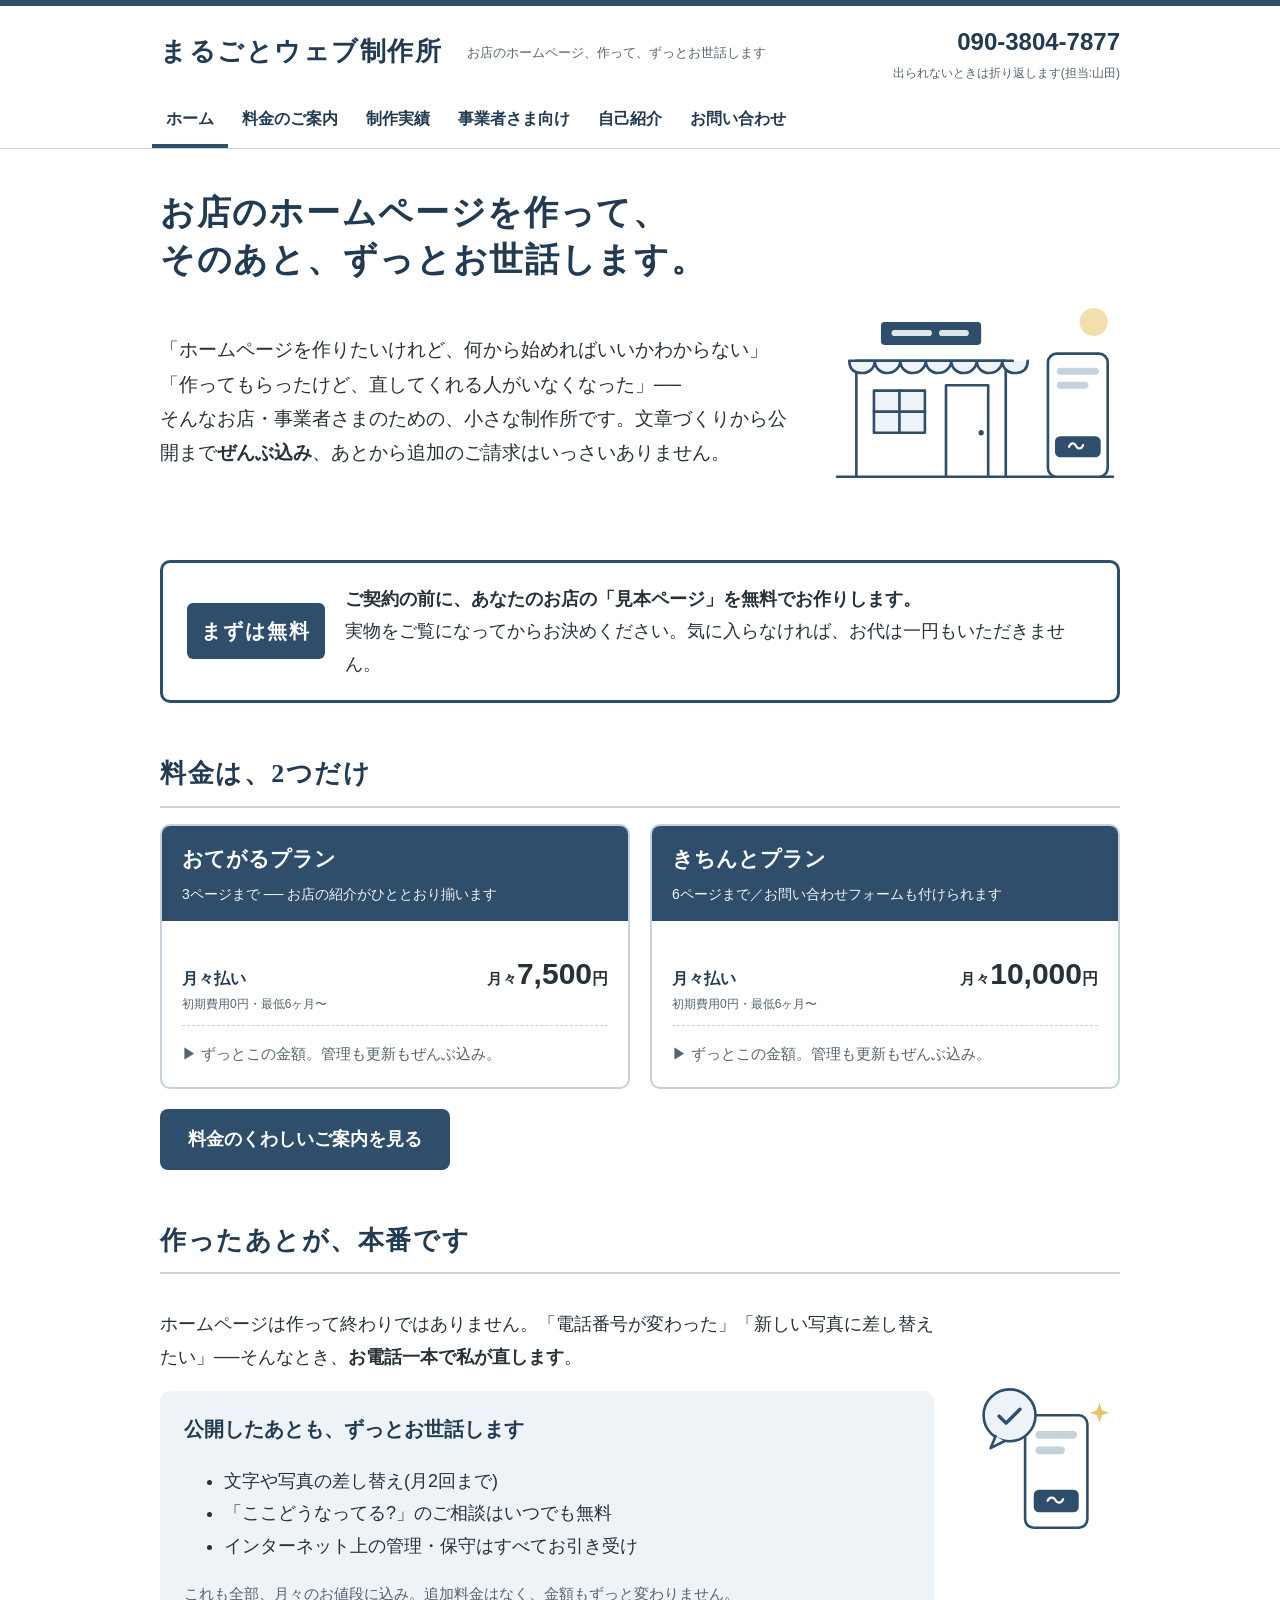
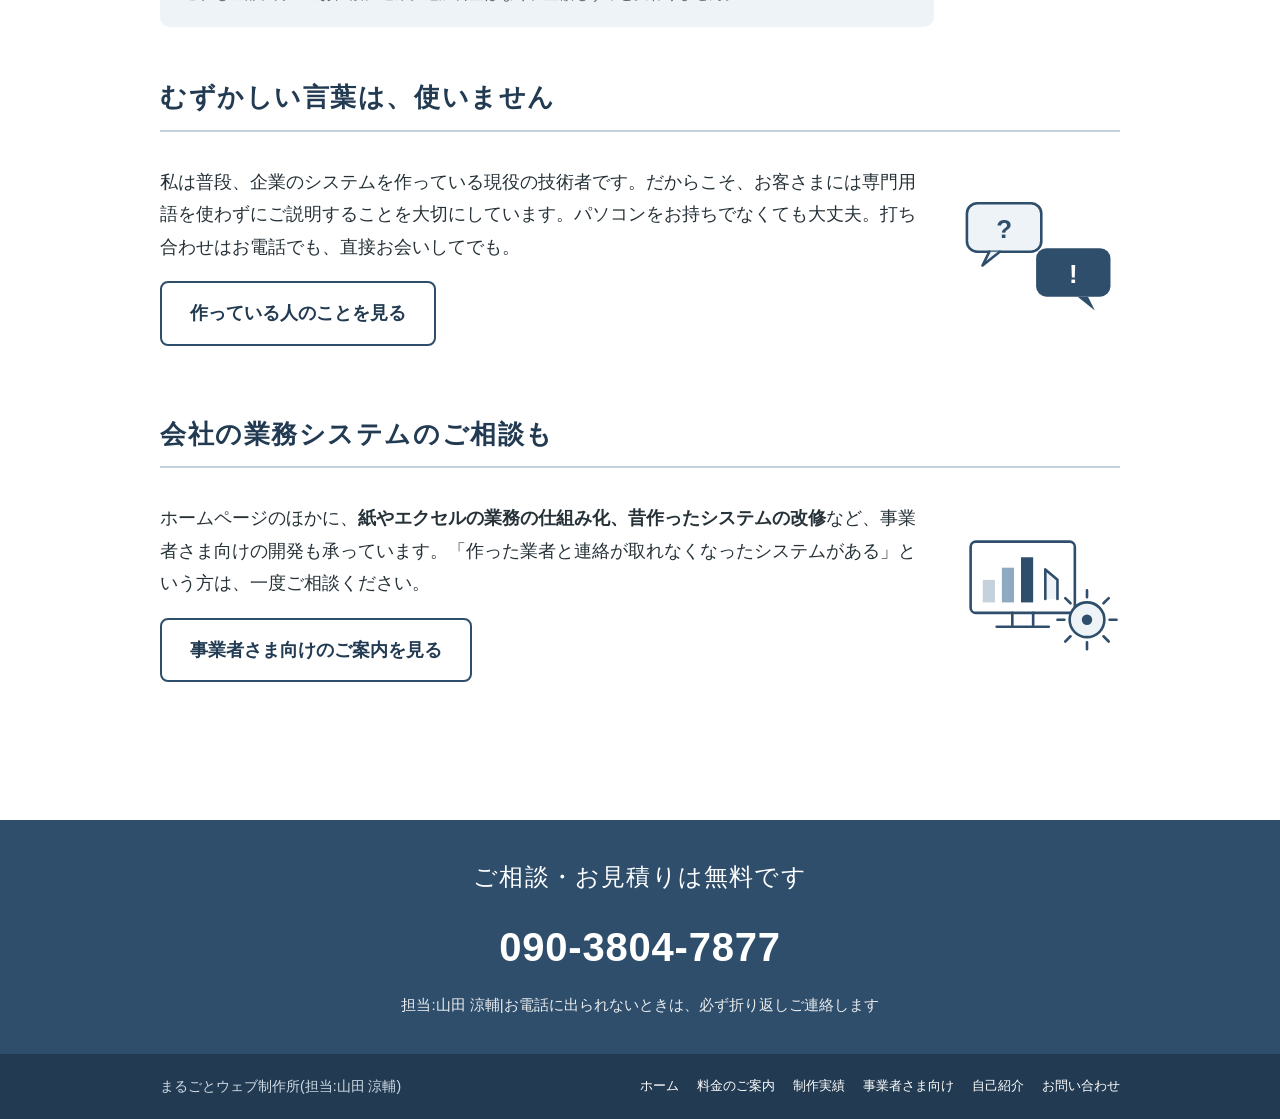
==== commit 10532682: "きちんとプランを5→6ページまでに拡張し、フォームは任意に - きちんとプランの表記を「6ページまで／お問い合わせフォームも付けられます」に変更 - 「フォーム付き」(必須に読める)→「フォームも付け" ====
--- a/index.html
+++ b/index.html
@@ -84,7 +84,7 @@
       <div class="card">
         <div class="card-head">
           <h3>きちんとプラン</h3>
-          <p>5ページまで+お問い合わせフォーム付き</p>
+          <p>6ページまで／お問い合わせフォームも付けられます</p>
         </div>
         <div class="card-body">
           <div class="price-line">
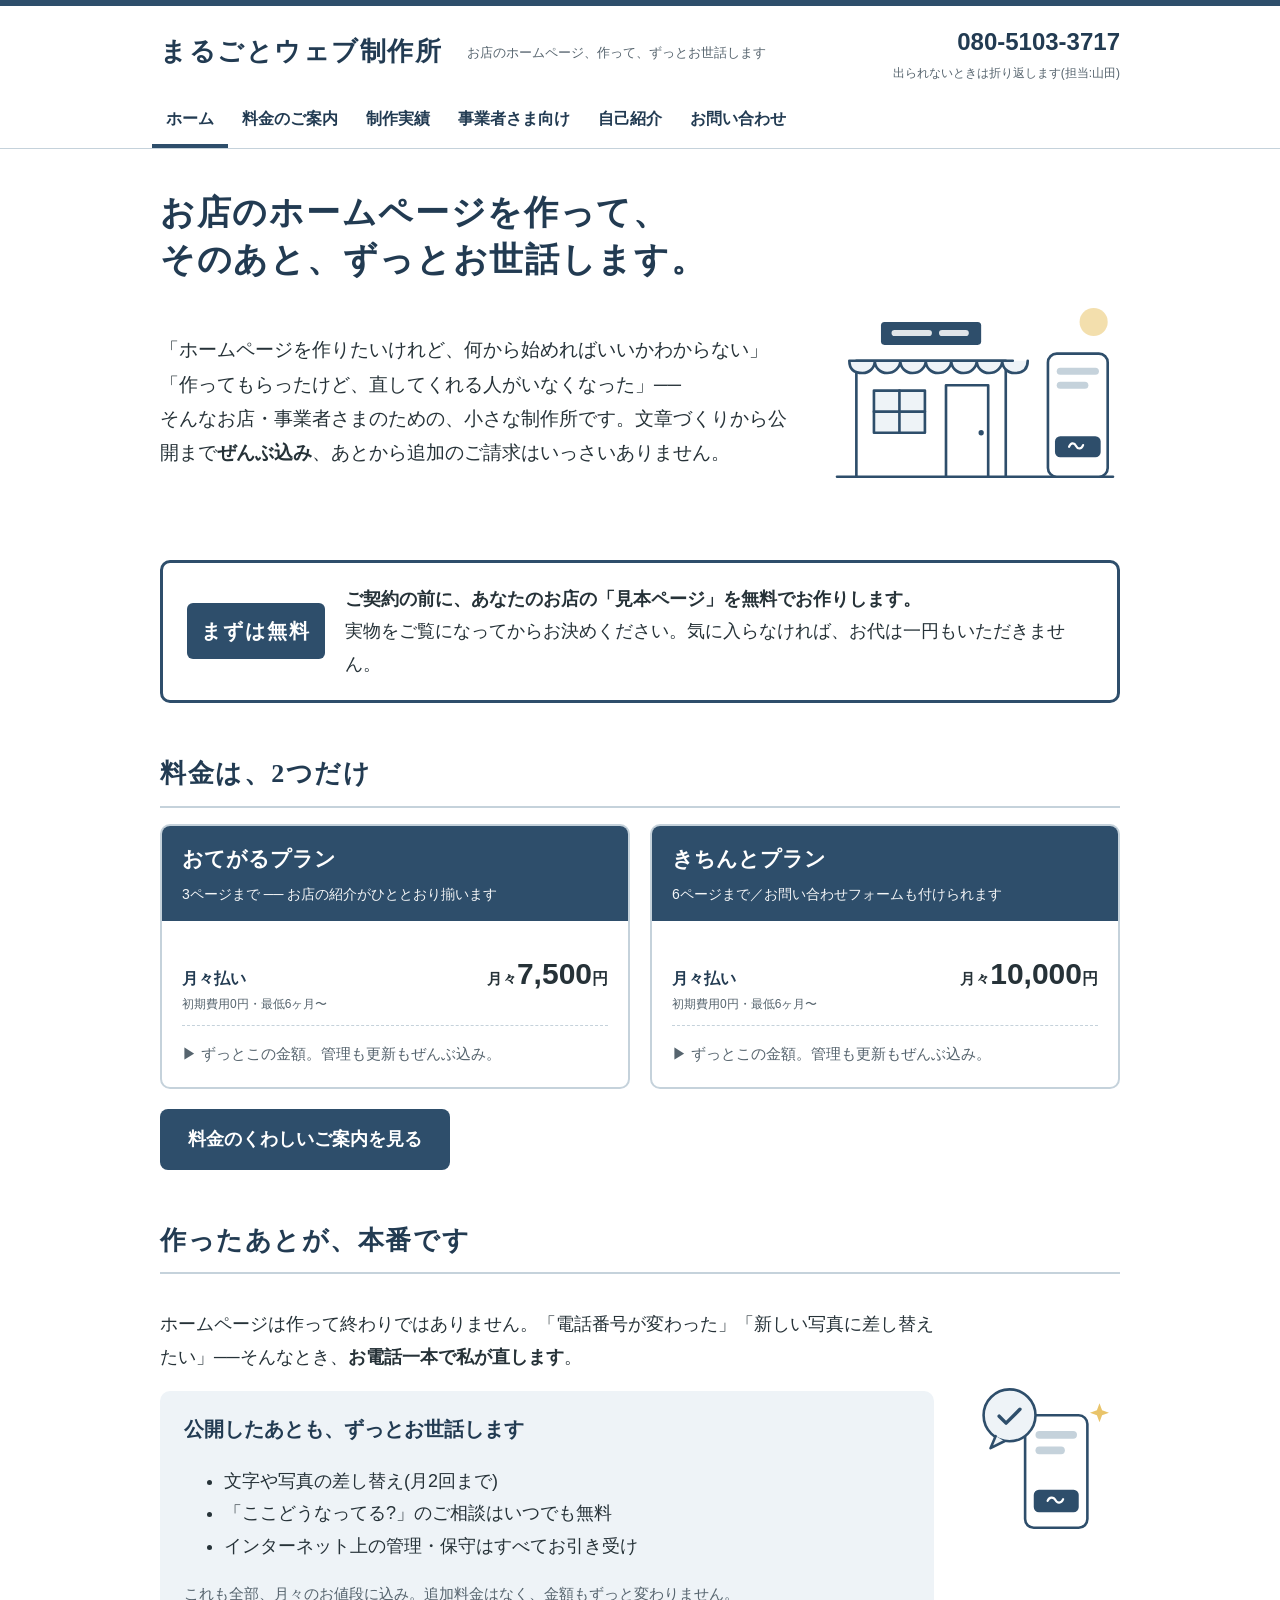
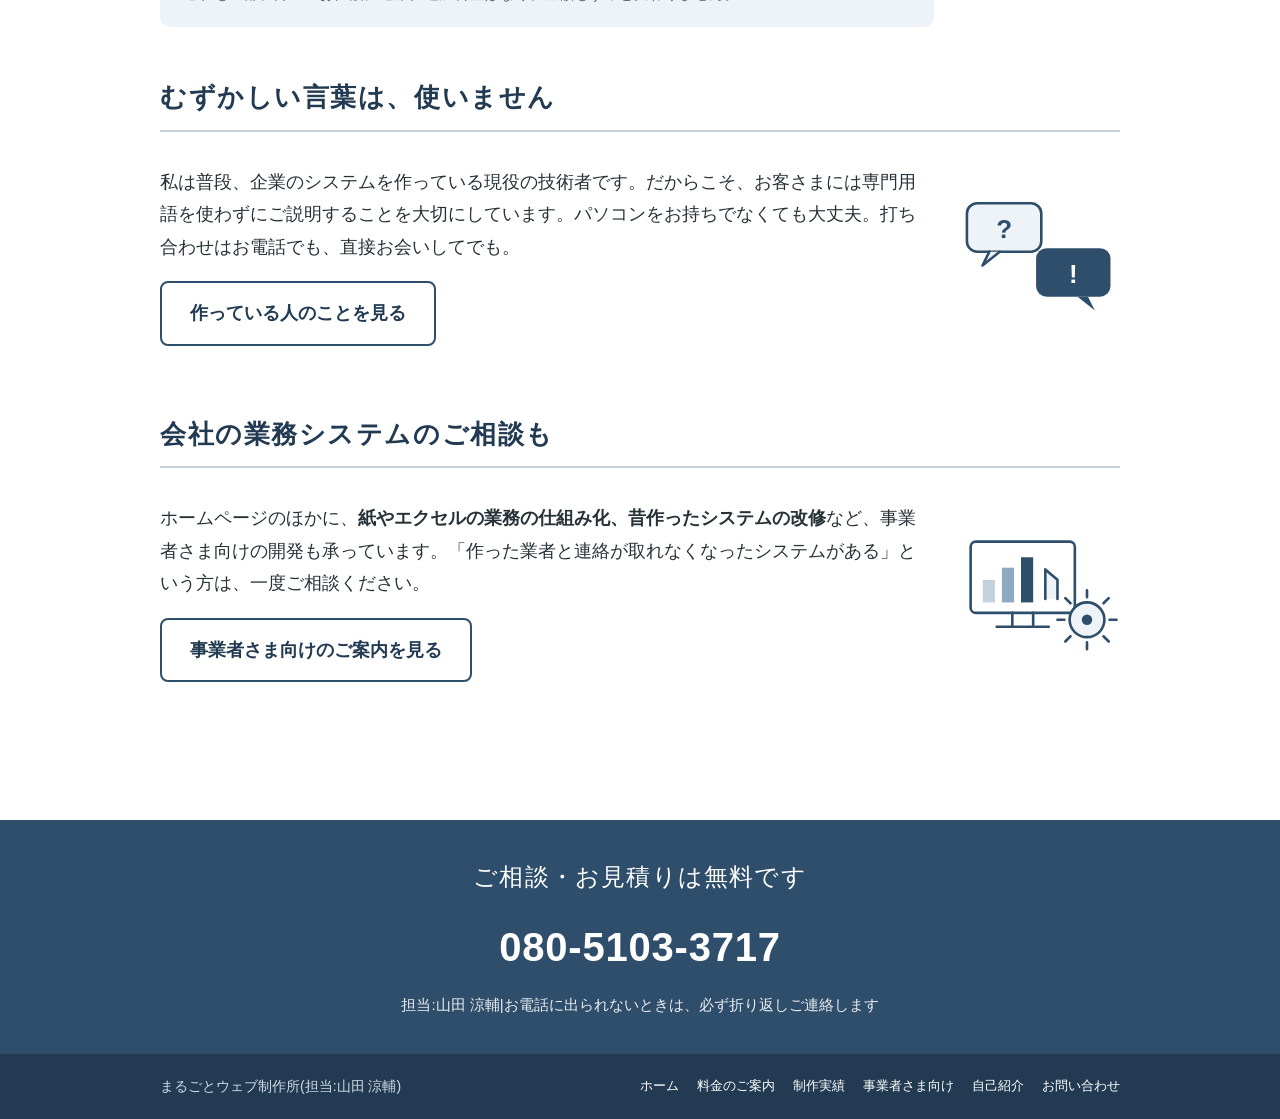
==== commit 3d999a3c: "仕事用電話番号に差し替え(090-3804-7877 → 080-5103-3717) 全ページのヘッダー・CTA帯・お問い合わせ・tel:リンクを新しい仕事用番号に統一  Co-Authored-B" ====
--- a/index.html
+++ b/index.html
@@ -14,7 +14,7 @@
     <a class="site-name" href="index.html">まるごとウェブ制作所</a>
     <p class="site-tag">お店のホームページ、作って、ずっとお世話します</p>
     <div class="header-tel">
-      <a href="tel:09038047877">090-3804-7877</a>
+      <a href="tel:08051033717">080-5103-3717</a>
       <div class="note">出られないときは折り返します(担当:山田)</div>
     </div>
   </div>
@@ -178,7 +178,7 @@
 <div class="cta-band">
   <div class="cta-inner">
     <p class="lead-line">ご相談・お見積りは無料です</p>
-    <a class="cta-tel" href="tel:09038047877">090-3804-7877</a>
+    <a class="cta-tel" href="tel:08051033717">080-5103-3717</a>
     <p class="sub">担当:山田 涼輔|お電話に出られないときは、必ず折り返しご連絡します</p>
   </div>
 </div>
--- a/assets/style.css
+++ b/assets/style.css
@@ -166,6 +166,29 @@
 /* 実績カード */
 .work-thumb { background: var(--panel); display: flex; justify-content: center; padding: 18px 12px 10px; }
 .work-note { font-size: 14px; color: var(--muted); }
+
+/* ご依頼の流れ */
+.flow { display: grid; gap: 14px; }
+.flow-step {
+  border: 2px solid var(--line); border-radius: 10px;
+  padding: 16px 20px;
+}
+.flow-head { display: flex; align-items: center; gap: 12px; margin-bottom: 8px; }
+.flow-num {
+  flex-shrink: 0;
+  display: inline-flex; align-items: center; justify-content: center;
+  width: 40px; height: 40px; border-radius: 50%;
+  background: var(--indigo); color: #fff;
+  font-family: var(--serif); font-size: 20px; font-weight: 700;
+}
+.flow-head h3 { margin: 0; font-size: 19px; }
+.flow-step p { margin: 6px 0 0; font-size: 16px; line-height: 1.7; }
+.flow-step .who {
+  display: inline-block; min-width: 5.5em; text-align: center;
+  font-size: 13px; font-weight: 700; border-radius: 5px; padding: 1px 8px; margin-right: 8px;
+}
+.flow-step .who.you { background: var(--panel); color: var(--indigo-deep); border: 1.5px solid var(--line); }
+.flow-step .who.me { background: var(--indigo); color: #fff; }
 
 /* イラスト入りレイアウト */
 .split { display: flex; gap: 36px; align-items: center; }
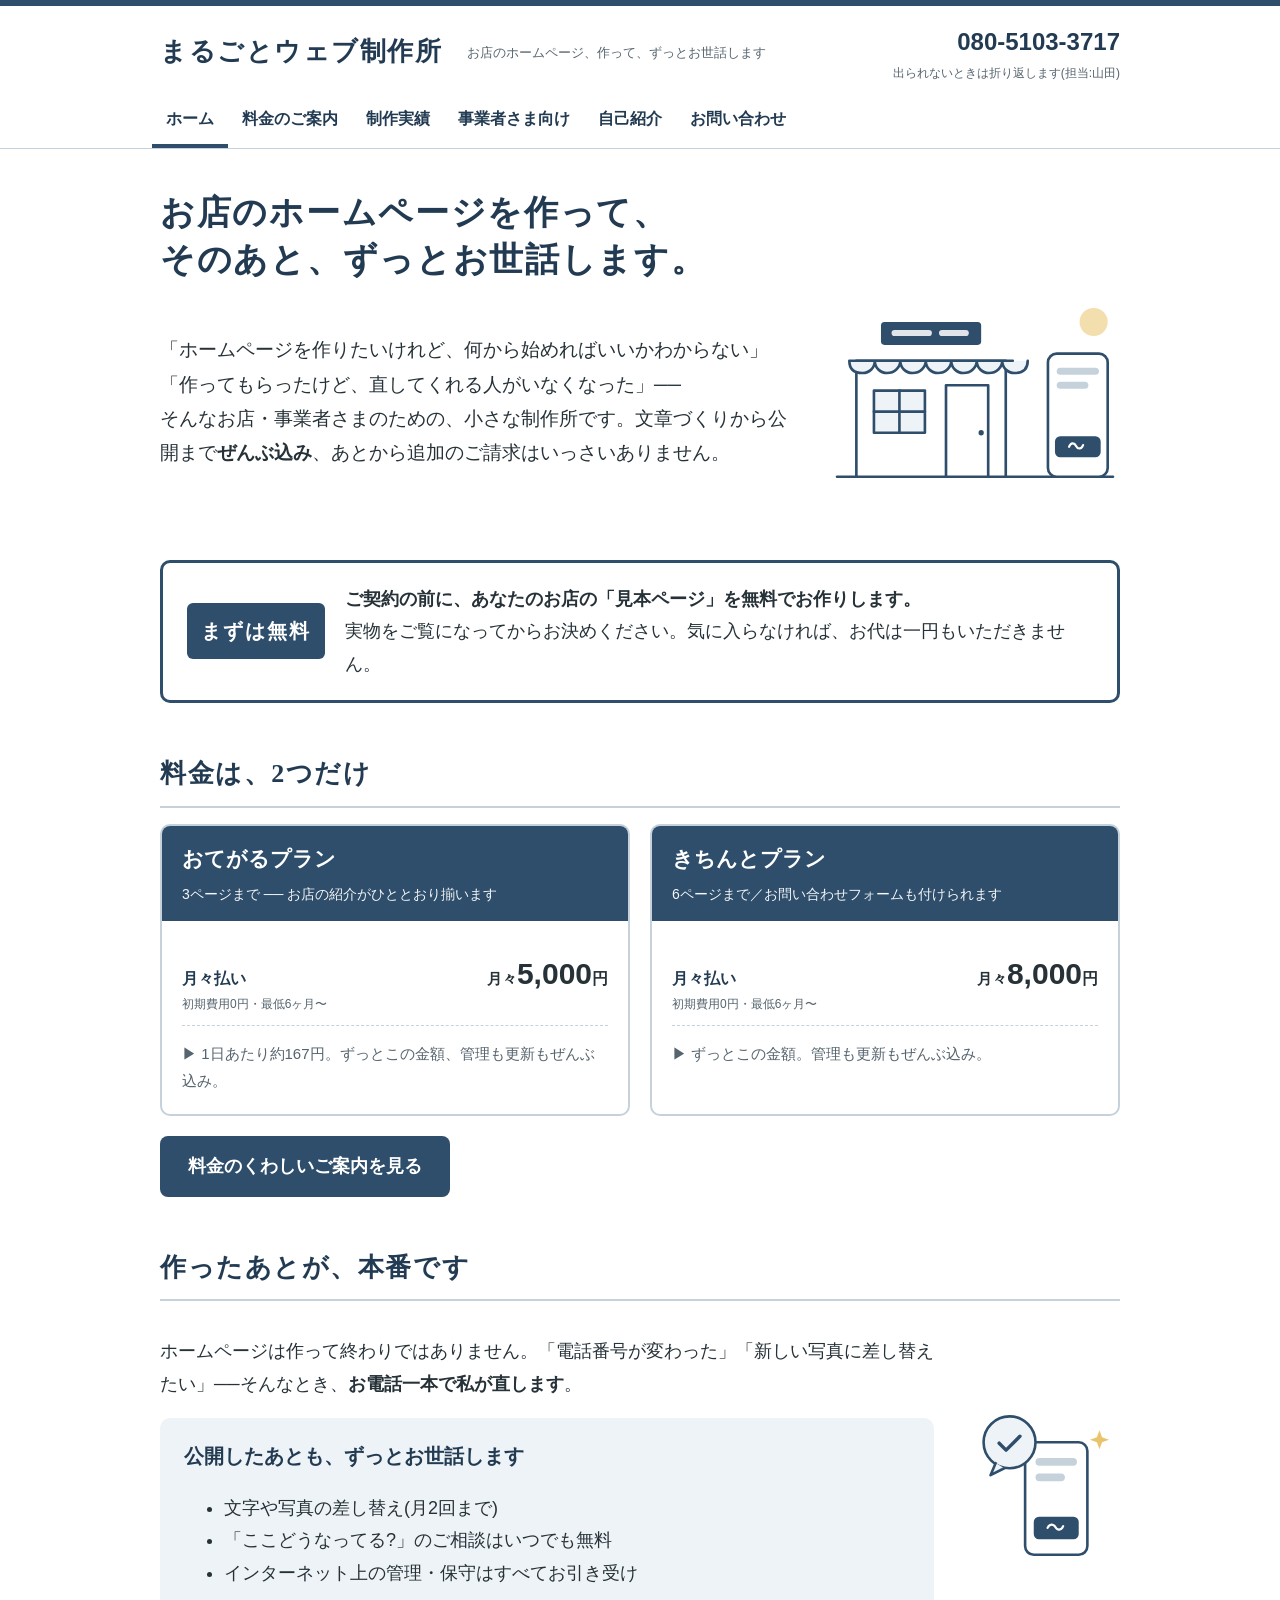
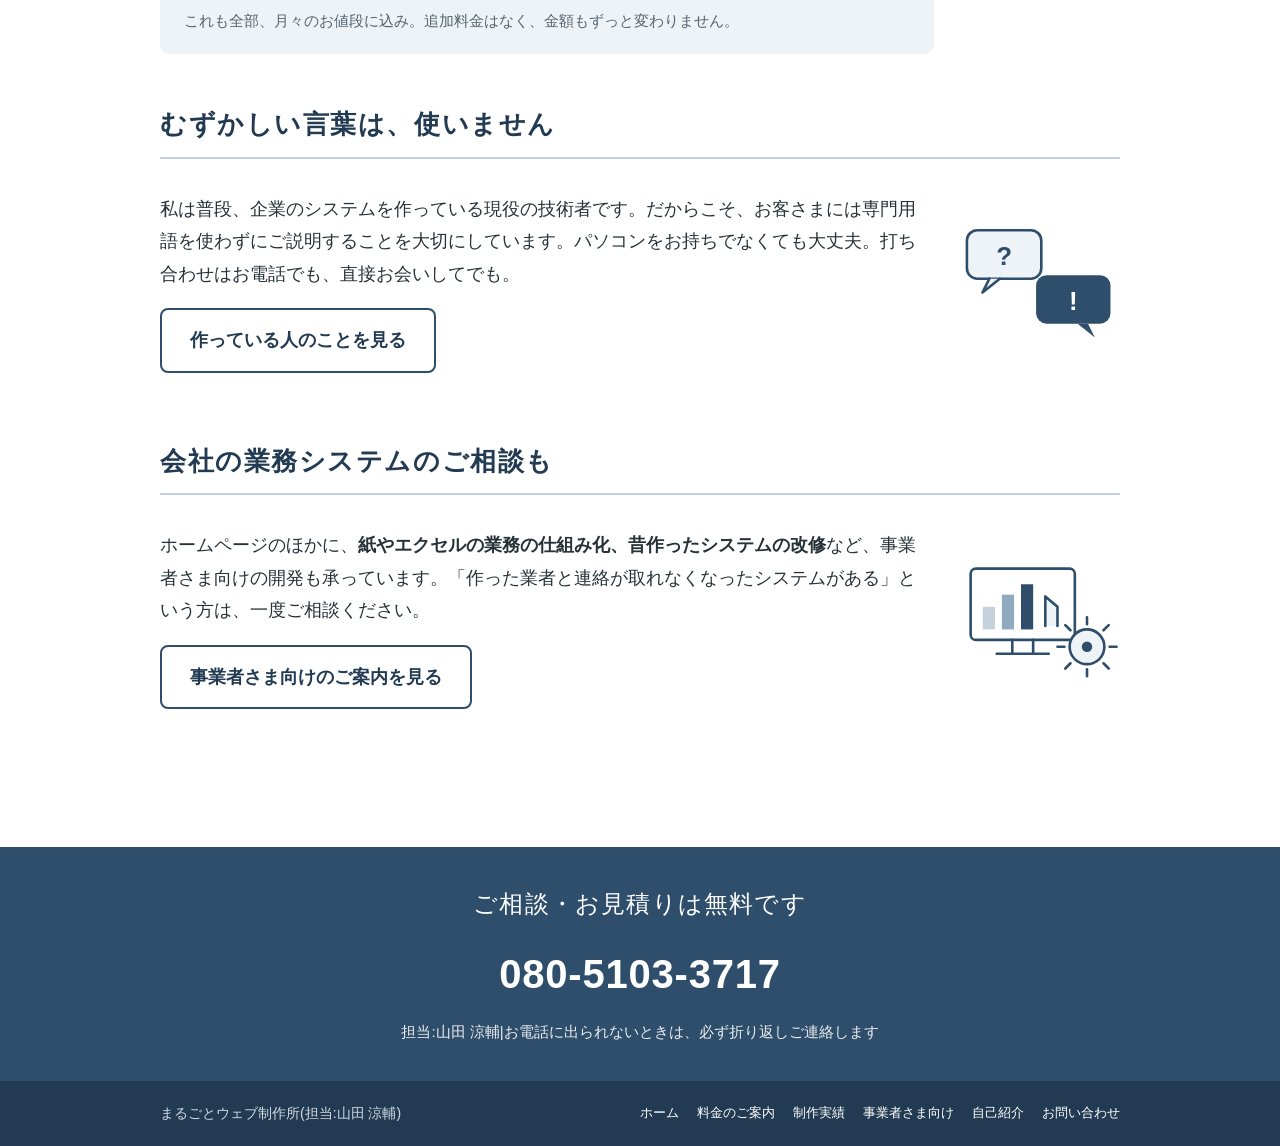
==== commit d820238b: "料金を値下げ(獲得最優先): おてがる月5,000/一括9万、きちんと月8,000/一括15万 - 月額 7,500→5,000 / 10,000→8,000、一括 135,000→90,000 / " ====
--- a/index.html
+++ b/index.html
@@ -4,7 +4,7 @@
 <meta charset="UTF-8">
 <meta name="viewport" content="width=device-width, initial-scale=1">
 <title>まるごとウェブ制作所|お店のホームページを作って、ずっとお世話します</title>
-<meta name="description" content="小さなお店・事業者さまのホームページを、文章づくりから公開までぜんぶ込みで。初期費用0円・月々7,500円から、管理も更新もずっとお任せ。まずは無料の見本から。">
+<meta name="description" content="小さなお店・事業者さまのホームページを、文章づくりから公開までぜんぶ込みで。初期費用0円・月々5,000円から、管理も更新もずっとお任せ。まずは無料の見本から。">
 <link rel="stylesheet" href="assets/style.css">
 </head>
 <body>
@@ -76,9 +76,9 @@
         <div class="card-body">
           <div class="price-line">
             <span class="price-label">月々払い<small>初期費用0円・最低6ヶ月〜</small></span>
-            <span class="price"><span class="per">月々</span>7,500<small>円</small></span>
+            <span class="price"><span class="per">月々</span>5,000<small>円</small></span>
           </div>
-          <p class="muted" style="margin:14px 0 0">▶ ずっとこの金額。管理も更新もぜんぶ込み。</p>
+          <p class="muted" style="margin:14px 0 0">▶ 1日あたり約167円。ずっとこの金額、管理も更新もぜんぶ込み。</p>
         </div>
       </div>
       <div class="card">
@@ -89,7 +89,7 @@
         <div class="card-body">
           <div class="price-line">
             <span class="price-label">月々払い<small>初期費用0円・最低6ヶ月〜</small></span>
-            <span class="price"><span class="per">月々</span>10,000<small>円</small></span>
+            <span class="price"><span class="per">月々</span>8,000<small>円</small></span>
           </div>
           <p class="muted" style="margin:14px 0 0">▶ ずっとこの金額。管理も更新もぜんぶ込み。</p>
         </div>
